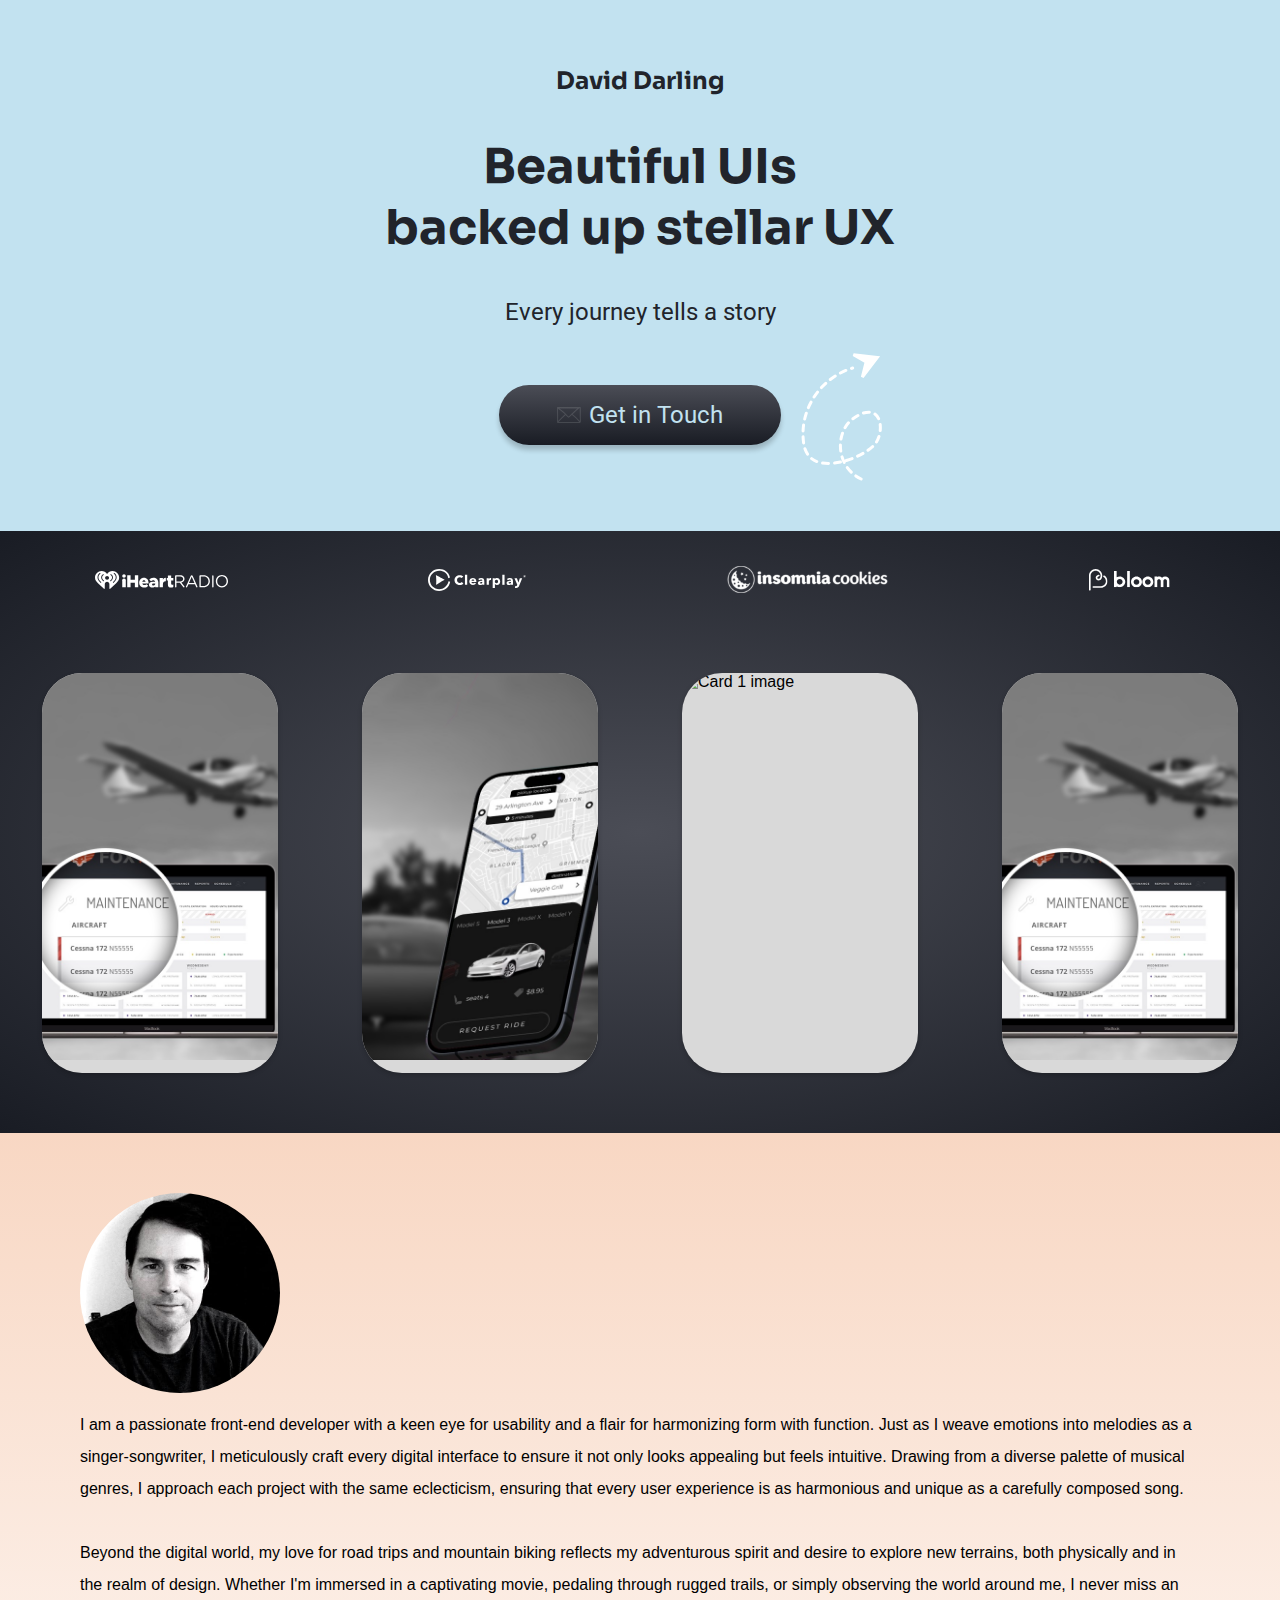
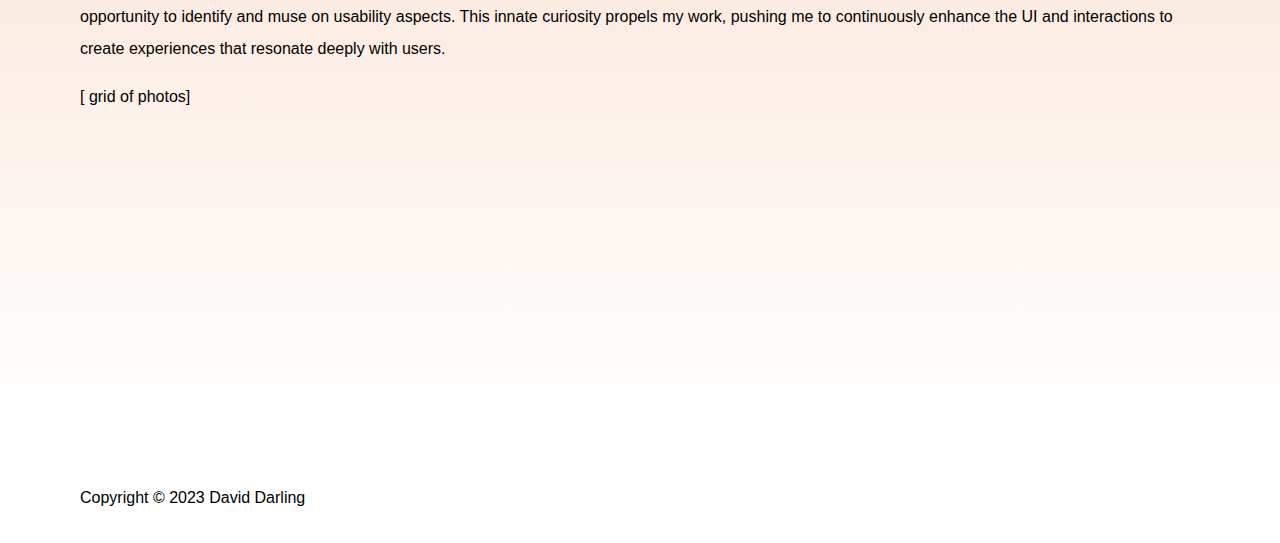
==== index.html @ c6753d06 "cover image updates" ====
<!DOCTYPE html>
<html lang="en">

<head>
    <meta charset="UTF-8">
    <meta name="viewport" content="width=device-width, initial-scale=1.0">
    <title>David Darling UX Designer, Utah USA</title>
    <link rel="stylesheet" href="css/styles-main.css">
    <link rel="preconnect" href="https://fonts.googleapis.com">
    <link rel="preconnect" href="https://fonts.gstatic.com" crossorigin>
    <link href="https://fonts.googleapis.com/css2?family=Roboto:wght@100&family=Sora:wght@700&display=swap"
        rel="stylesheet">
</head>

<body>
    <header>
        <h1>David Darling</h1>
        <h2>Beautiful UIs <br /> backed up stellar UX</h2>
        <h3>Every journey tells a story</h3>
        <div class="button-container"> <a class="btn-main"
                href="mailto:daviddarling1@gmail.com?subject=Let's Talk About UX"><img src="images/icon-envelope.svg">
                Get in Touch</a> <svg xmlns="http://www.w3.org/2000/svg" width="81" height="131" viewBox="0 0 81 131"
                fill="none">
                <path
                    d="M60.1179 129C34.1179 116.5 34.1269 82 51.6268 69C81.8253 46.5667 85.7935 85.3333 71.1268 97C57.6268 109.667 7.41794 128.6 2.61794 93C-2.18206 57.4 21.6268 27 51.6268 18"
                    stroke="white" stroke-width="3" stroke-linecap="round" stroke-dasharray="6 6" />
                <path d="M76.3357 7.40659L52.4575 4.74517L65.1179 12L61.3368 27.1875L76.3357 7.40659Z" fill="white"
                    stroke="white" stroke-width="3" stroke-linecap="round" />
            </svg> </div>
    </header>
    <section class="content-main">
        <section class="logos">
            <div class="logo"><img src="images/logo-iheartradio.svg"></div>
            <div class="logo"><img src="images/logo-clearplay.svg"></div>
            <div class="logo"><img src="images/logo-insomnia-cookies.svg"></div>
            <div class="logo"><img src="images/logo-bloom.svg"></div>
            <div class="logo"><img src="images/logo-foxtrot.svg"></div>
            <div class="logo"><img src="images/logo-carestar.svg"></div>
            <div class="logo"><img src="images/logo-citrussms.svg"></div>
        </section>
        <section class="cards">

            <!-- card 1 -->
            <div class="card" data-title="Foxtrot Flight School SaaS (2015 & 2021)" data-description="">
                <img src="images/cover-foxtrot.jpg" alt="Card 1 image">
                <div class="case-study-content" style="display:none">
                    <div>
                    <div>
                    <div>
                    <h1>Problem</h1>
                    <div>Flight schools were to contending with clunky desktop based software and updates. As well as unintuitive online solutions which consumed excess time and energy.</div>
                    <div>
                    <h2>My Role</h2>
                    <div class="center">UI Designer<em> (UX and inline editing feature added post employ)</em></div>
                    <div class="center">&nbsp;</div>

                    <h3>Strategy</h3>
                    <div class="center">
                    <p>The Foxtrot product is designed to be a more intuitive solution for flight schools.</p>
                    <p>&nbsp;</p>
                    </div>
                    <div>&nbsp;</div>
                    </div>
                    </div>
                    </div>
                    </div>
                    <div><img src="https://uploads-ssl.webflow.com/6128237e7386b36f6bdfa23f/6128e01ef310b3002d6c7670_intro-foxtrot.jpg" sizes="(max-width: 479px) 94vw, (max-width: 767px) 96vw, (max-width: 991px) 94vw, 99vw" srcset="https://uploads-ssl.webflow.com/6128237e7386b36f6bdfa23f/6128e01ef310b3002d6c7670_intro-foxtrot-p-1080.jpeg 1080w, https://uploads-ssl.webflow.com/6128237e7386b36f6bdfa23f/6128e01ef310b3002d6c7670_intro-foxtrot.jpg 1468w" alt="" /></div>
                    <div>
                    <div>
                    <div>
                    <div>&nbsp;</div>
                    <div><strong>Maintenance section<br />&zwj;</strong>"Expired"&nbsp;Aircraft maintenance has warning stripes in addition to the text as well as status colors and elements to the left side of each aircraft maintenance<br /><strong><br />Schedule section<br />&zwj;</strong>Aircraft type are identified by multiple visual indicators, color and icon which allow users to easily identify them</div>
                    <div>&nbsp;</div>
                    <div>A legend is included above the schedule for new or intermediate users, allowing them to easily identify which aircraft are calendared.</div>
                    <div>&nbsp;</div>
                    </div>
                    </div>
                    </div>
                    <div><img src="https://uploads-ssl.webflow.com/6128237e7386b36f6bdfa23f/6128e406fb5fae392925a9b4_edit-foxtrot.jpg" sizes="(max-width: 479px) 94vw, (max-width: 767px) 96vw, (max-width: 991px) 94vw, 99vw" srcset="https://uploads-ssl.webflow.com/6128237e7386b36f6bdfa23f/6128e406fb5fae392925a9b4_edit-foxtrot-p-800.jpeg 800w, https://uploads-ssl.webflow.com/6128237e7386b36f6bdfa23f/6128e406fb5fae392925a9b4_edit-foxtrot-p-1080.jpeg 1080w, https://uploads-ssl.webflow.com/6128237e7386b36f6bdfa23f/6128e406fb5fae392925a9b4_edit-foxtrot.jpg 1468w" alt="" width="920" />
                    <h1>Usability Testing</h1>
                    <p><strong>Recorded Video Session 1<br /></strong><em>The user was unable to determine which aircraft needed attention.</em></p>
                    <strong>Iteration</strong>
                    <p>In this version the contrast of the "Days / Hours Until Expiration" background was increased and the color changed to red. Giving the two visual indicators more visual weight.</p>
                    <p><strong>Recorded Video Session&nbsp;2<br /></strong>A&nbsp;user was given tasks and asked to edit the first flight on Monday.<br />The user was able to quickly go through the process flow and complete the task successfully, validating the new task flow.</p>
                    <p>Ideally additional tests should be performed to validate the solution and find any usability issues.</p>
                    <img src="https://uploads-ssl.webflow.com/6128237e7386b36f6bdfa23f/6128ebabcb914a95e0d49185_edit-flow-foxtrot.gif" alt="" />
                    <h1>Results</h1>
                    <p>The SaaS was successful and landed a large national organization from a competing product.</p>
                    </div>
                    </div>
            </div>


            <!-- card 2 -->
            <div class="card" data-title="Tesla Robotaxi App (2019)" data-description=""> <img
                    src="images/cover-tesla.jpg" alt="UX Tesla Robotaxi">
                <div class="case-study-content" style="display:none;">
                    <div class="section">
                        <div class="subheading"><span class="highlight">(unsolicited aspirational project)</span></div>
                        <h1>Project Overview</h1>
                        <p>Users need a low cost and reliable way to travel without having to worry about their safety
                            due to having an unfriendly or bad driver</p>
                        <h2>My Role</h2>
                        <div class="center">Product Design, Research, Strategy, Wireframing, Prototyping.</div><img
                            src="images/6128d6963dfdd441d32bef30_intro.jpg" alt="" class="detail-header-image" />
                    </div>
                    <div class="section">
                        <div class="container">
                            <div class="w-layout-grid project-description-grid">
                                <div class="paragraph-light">I
                                    drew on several sources for my initial research. Online articles and videos.
                                    Rideshare has been around for years, but autonomous rideshare is very new. Waymo is
                                    the only operating autonomous rideshare system at this time. <br /><br />I viewed
                                    videos of people using waymo as well as referencing written articles. The Waymo
                                    videos and articles were well curated, so I decided to look at peoples first
                                    responses to riding / driving in a Tesla with autopilot engaged.Uber and Lyft are
                                    the main competitors, their user experiences and app UIs follow close to the same
                                    pattern.  <br /><br />To help delight and engage the user and be comforting, as well
                                    as follow Tesla’s current fun UI elements.  Which include several modes, such as
                                    Mars mode.</div>

                                <h3>User and App Flow</h3>
                                <p>The high level user and app flow are combined in this flow chart. I discovered that
                                    unlike a rideshare
                                    service with a driver, there would need to be a function if there were an emergency
                                    with the passenger
                                    or they remained in the vehicle after the drop off. The solution is illustrated in
                                    the flow chart below,
                                    allowing a customer service rep to assist if there&#x27;s an issue with the rider.
                                </p>
                                <figure><a
                                        href="https://uploads-ssl.webflow.com/5a51b60f30cd7400011b014f/5ec6ace56a8504589f40dbaf_flow.png"
                                        target="_blank" class="border-light">
                                        <div><img
                                                src="https://uploads-ssl.webflow.com/5a51b60f30cd7400011b014f/5ec6ace56a8504589f40dbaf_flow.png"
                                                alt="Screen Flow" /></div>
                                    </a></figure>
                                <h1 class="position-name-text">Research</h1>
                                <div>Video and Articles</div>
                                <div>Jun 2019 — Jul 2019<br /></div>
                            </div>
                        </div>
                    </div>
                    <div class="section"><img src="images/6128c763f241c207b89d068a_tesla-wireframes1.jpg" alt=""
                            class="detail-image" />
                        <h1>Testing</h1>
                        <p><strong>Testing Session 1</strong><br />In-Person<br />Conducted a brief in-person usability
                            test of the vehicle selection process with a high fidelity prototype and discovered the
                            following. <br /> User was unsure what the time near the pickup location indicated.
                            Iconograpy or text my need to be updated to clarify for user.<br /><br />&zwj;<strong>
                                Testing Session 2<br /></strong>Remote Video<br /><br />User was impressed with
                            mentioning that it was "a really nice car"&nbsp;which validated the photo of the car and
                            visual elements.<br />&zwj;<strong>&zwj;</strong>&zwj;<strong><br />1) Identify pickup
                                location </strong>The user seemed a little unsure and took some time to identify and
                            verbalize destination location<br />&zwj;<strong>2) Change drop-off location </strong>User
                            thought destination would be changed by dragging and dropping, but was designed to be a tap
                            to change.<br />&zwj;<strong>3) Identify meaning of time under pickup location </strong>User
                            was able to identify correctly that it was the time to pick up<br /><br /> <br />Remote
                            Video<br />&zwj;<br /><strong>Task</strong><br />1) Identify pickup and drop-off
                            locations<br /><em>User seemed confident in identifying both pickup and drop-off locations,
                                and did so in significantly less time</em></p>

                        <p>‍</p>
                        <strong>Testing Session 3</strong><br />
                        Remote via recorded video
                        <p>Female 32 Single</p>
                        <h4>Tasks</h4>
                        <p><strong>1) Identify pickup location</strong></p>
                        <p>The user seemed a little unsure and took some time to identify</p>
                        <p>Time to identify and verbalize destination location 6.74</p>
                        <p>‍</p>
                        <p><strong>2) Change drop-off location</strong></p>
                        <p>User thought destination would be changed by dragging and dropping, but was designed to be a
                            click to
                            change.</p>
                        <p>‍</p>
                        <p><strong>3) Identify meaning of time under pickup location</strong></p>
                        <p>User was able to identify correctly that it was the time to pick up</p>
                        <p>‍</p>
                        <h2>Iteration</h2>
                        <p>1) Added labels to identify pickup and drop-off locations, this made it clear and also
                            clarified that the
                            time below pickup was the ETA for pickup.</p>
                        <p>2) Added large touch target to cover both the arrow button as well as the destination icon.
                        </p>
                        <p>3) Added screen to select new location</p>
                        <p>‍</p>
                        <p>‍</p>



                        <strong>Testing Session 4</strong>
                        <br. />
                        Male 47 Married

                        ‍

                        <strong>Task</strong>

                        <p>1) Identify pickup and drop-off locations
                            User seemed confident in identifying both pickup and drop-off locations
                        </p>
                        pickup location identify time: 1.89 Seconds<br />
                        destination location identify time: 1.72 Seconds


                        <strong>Testing Session 4</strong>
                        Male 47 Married

                        ‍

                        Task

                        [same]

                        Results
                        74% Improvement
                        Pickup location identification





                        <h1>Iteration</h1>
                        <ul class="text-line">
                            <li>Added labels to identify pickup and drop-off locations, this made it clear and also
                                clarified that the time below pickup was the ETA for pickup.</li>
                            <li>Added large touch target to cover both the arrow button as well as the destination icon.
                            </li>
                            <li>Added screen to select new location</li>
                            <li>Added touch target to include destination selection circle, which
                                allowed user to select either the dialogue window / arrow or the drop circle to select a
                                new
                                location.</li>



                            ‍
                    </div><img src="images/6128c10d969db07ba6edb33d_revisions1.jpg" alt="" class="detail-image" />
                    <h1>Persona</h1>
                    <p><strong>Emily<br />Age </strong>23<br /><strong>Status</strong>
                        Single<br />‍<strong>Workplace </strong>Local Design
                        Agency<br />‍<strong>Likes </strong>Country Music<br />‍<strong>Dislikes </strong>Waiting in
                        lines<br /><br />‍<strong>Pain Point 1 </strong>Issues with reliability of personal
                        car<br />‍<strong>Pain Point 2 </strong>Bad experiences with rideshare drivers<br />‍</p>
                    <img src="images/6128d29347a6e110d1949917_persona.jpg" alt="" class="detail-image" />
                    <h1>User Journey</h1>
                    <p>‍<strong>‍</strong>1) Emily wakes up at 7am ready for the day<br />2) She goes to start her
                        car, but it will not start and she has a morning meeting<br />3) She thinks about getting a
                        rideshare but is hesitant because of experiences with bad and unfriendly drivers in the
                        past<br />4) She has heard about the new autonomous rideshare service from Tesla and decides
                        to give it a try<br />5) She downloads and opens the app and selects her
                        destination<br />6) Car arrives right on time and she is pleased with her choice<br />7) She
                        completes the trip and has a pleasant interaction with the app and was happy with her
                        interaction<br /><br />‍</p>

                    <h3>Wireframes</h3>
                    <p>Mid-fi wireframes are my exploration of vehicle selection. The goals were to make the
                        interactions
                        delightful and usable at the same time. The initial vehicle selection screen used a carousel UI.
                        I
                        decided to go with a list and a visual element because all selections could be viewed at once.
                         Saving
                        the user time and effort.</p>

                        <div class="image-featured">
                            <img src="https://uploads-ssl.webflow.com/5a51b60f30cd7400011b014f/5ec6bec8d57824200625d482_mocks-overview.jpg" alt="" />
                        <div>Select wireframes of home screen and evolution of vehicle selection screen.</div></div>

                    <p>I was initially going to use a carousel UI for the vehicle selection, but this would not allow
                        the user
                        to view all of the options at one glance. I iterated to a carousel display for the vehicle image
                        display, but also included a text navigation to allow the user to view all options at once, and
                        easily
                        navigate between the cars. The carousel also allows for navigation, providing two ways for the
                        users to
                        make their selection.</p>
                    <h3>Prototypes</h3>
                    <p>My main focus of this project was the vehicle selection screen, the initial prototype <a
                            href="https://projects.invisionapp.com/prototype/tesla-robotaxi2020-cjykr5zxu00g2gq01z1a8qrg3/play/13f83569"
                            target="_blank">can be found here.</a></p>
                    <p>‍</p>
                    <div class="image-featured">
                      <img src="https://uploads-ssl.webflow.com/5a51b60f30cd7400011b014f/5ec6b88f7f42aa0ed4a0141c_prototype-overview.jpg"
                                alt="Prototype Flow" />
                        <div>Vehicle Selection Prototype 1.0</div>
                        </div>

                    <h1>Vehicle Selection Flow</h1>
                    <div class="image-featured">

                        <p class="paragraph-2">With this UI the users are not only provided with a
                            seamless experience but also an intuitive one. They are able to easily select their
                            preferred Robotaxi vehicle without any hassles. But what truly elevates this user
                            experience is the motion design element I integrated. This isn&#x27;t just for
                            aesthetic appeal; it adds a touch of magic to the user journey. More importantly,
                            this dynamic motion design informs the user about the specific type and appearance
                            of the Tesla Robotaxi they are choosing. My aim was to merge functionality with
                            delight, ensuring users are both informed and engaged throughout the vehicle selection
                            process.<br /></p>
                        <img src="images/6128cc64c522b99acff74176_anim-tesla-robotaxi.gif" loading="lazy" width="392" alt="" />
       
                    </div>



                    <h1>Results</h1>
                    <p><strong>74% Improvement<br />‍</strong>Pickup location
                        identification<br /><br /><strong>Location Selection<br /></strong>Drag and drop destination
                        selection informed interaction method, was validated by two user
                        tests<br /><br /><strong>Summary<br /></strong>Through research, testing and iteration the
                        app flow and interactions were improved and provided a good experience overall in the
                        vehicle and location selection portions of the task flow.<br /></p>
                </div>
            </div>
            </div>

            <!-- card 3 -->
            <div class="card" data-title="Case Study 1" data-description="Description for case study 1"> <img
                    src="path_to_image1.jpg" alt="Card 1 image">
                <div class="case-study-content" style="display:none;">
                    <h2>Challenge</h2>
                    <p>Details about the challenge faced in this project.</p>
                    <h2>Solution</h2>
                    <p>Details about the solution implemented.</p>
                    <h2>Result</h2>
                    <p>Details about the results of the solution.</p><img src="path_to_result_image.jpg"
                        alt="Result image">
                </div>
            </div>
<!-- card 4 -->
            <div class="card" data-title="Foxtrot Flight School SaaS (2015 & 2021)" data-description="">
                <img src="images/cover-foxtrot.jpg" alt="Card 1 image">
                <div class="case-study-content" style="display:none">
                    <div>
                    <div>
                    <div>
                    <h1>Problem</h1>
                    <div>Flight schools were to contending with clunky desktop based software and updates. As well as unintuitive online solutions which consumed excess time and energy.</div>
                    <div>
                    <h2>My Role</h2>
                    <div class="center">UI Designer<em> (UX and inline editing feature added post employ)</em></div>
                    <div class="center">&nbsp;</div>

                    <h3>Strategy</h3>
                    <div class="center">
                    <p>The Foxtrot product is designed to be a more intuitive solution for flight schools.</p>
                    <p>&nbsp;</p>
                    </div>
                    <div>&nbsp;</div>
                    </div>
                    </div>
                    </div>
                    </div>
                    <div><img src="https://uploads-ssl.webflow.com/6128237e7386b36f6bdfa23f/6128e01ef310b3002d6c7670_intro-foxtrot.jpg" sizes="(max-width: 479px) 94vw, (max-width: 767px) 96vw, (max-width: 991px) 94vw, 99vw" srcset="https://uploads-ssl.webflow.com/6128237e7386b36f6bdfa23f/6128e01ef310b3002d6c7670_intro-foxtrot-p-1080.jpeg 1080w, https://uploads-ssl.webflow.com/6128237e7386b36f6bdfa23f/6128e01ef310b3002d6c7670_intro-foxtrot.jpg 1468w" alt="" /></div>
                    <div>
                    <div>
                    <div>
                    <div>&nbsp;</div>
                    <div><strong>Maintenance section<br />&zwj;</strong>"Expired"&nbsp;Aircraft maintenance has warning stripes in addition to the text as well as status colors and elements to the left side of each aircraft maintenance<br /><strong><br />Schedule section<br />&zwj;</strong>Aircraft type are identified by multiple visual indicators, color and icon which allow users to easily identify them</div>
                    <div>&nbsp;</div>
                    <div>A legend is included above the schedule for new or intermediate users, allowing them to easily identify which aircraft are calendared.</div>
                    <div>&nbsp;</div>
                    </div>
                    </div>
                    </div>
                    <div><img src="https://uploads-ssl.webflow.com/6128237e7386b36f6bdfa23f/6128e406fb5fae392925a9b4_edit-foxtrot.jpg" sizes="(max-width: 479px) 94vw, (max-width: 767px) 96vw, (max-width: 991px) 94vw, 99vw" srcset="https://uploads-ssl.webflow.com/6128237e7386b36f6bdfa23f/6128e406fb5fae392925a9b4_edit-foxtrot-p-800.jpeg 800w, https://uploads-ssl.webflow.com/6128237e7386b36f6bdfa23f/6128e406fb5fae392925a9b4_edit-foxtrot-p-1080.jpeg 1080w, https://uploads-ssl.webflow.com/6128237e7386b36f6bdfa23f/6128e406fb5fae392925a9b4_edit-foxtrot.jpg 1468w" alt="" width="920" />
                    <h1>Usability Testing</h1>
                    <p><strong>Recorded Video Session 1<br /></strong><em>The user was unable to determine which aircraft needed attention.</em></p>
                    <strong>Iteration</strong>
                    <p>In this version the contrast of the "Days / Hours Until Expiration" background was increased and the color changed to red. Giving the two visual indicators more visual weight.</p>
                    <p><strong>Recorded Video Session&nbsp;2<br /></strong>A&nbsp;user was given tasks and asked to edit the first flight on Monday.<br />The user was able to quickly go through the process flow and complete the task successfully, validating the new task flow.</p>
                    <p>Ideally additional tests should be performed to validate the solution and find any usability issues.</p>
                    <img src="https://uploads-ssl.webflow.com/6128237e7386b36f6bdfa23f/6128ebabcb914a95e0d49185_edit-flow-foxtrot.gif" alt="" />
                    <h1>Results</h1>
                    <p>The SaaS was successful and landed a large national organization from a competing product.</p>
                    </div>
                    </div>
            </div>


        </section>
    </section>
    <section class="about">
        <div class="profile-pic"> <img src="images/profile-pic.jpg"> </div>
        <p>I am a passionate front-end developer with a keen eye for usability and a flair for harmonizing form with
            function. Just as I weave emotions into melodies as a singer-songwriter, I meticulously craft every digital
            interface to ensure it not only looks appealing but feels intuitive. Drawing from a diverse palette of
            musical genres, I approach each project with the same eclecticism, ensuring that every user experience is as
            harmonious and unique as a carefully composed song.</p>
        <p>Beyond the digital world, my love for road trips and mountain biking reflects my adventurous spirit and
            desire to explore new terrains, both physically and in the realm of design. Whether I'm immersed in a
            captivating movie, pedaling through rugged trails, or simply observing the world around me, I never miss an
            opportunity to identify and muse on usability aspects. This innate curiosity propels my work, pushing me to
            continuously enhance the UI and interactions to create experiences that resonate deeply with users.</p>[
        grid of photos]
    </section>
    <footer>
        <p>Copyright &copy; 2023 David Darling</p>
    </footer>
    <script src="js/modal.js"></script>
</body>

</html>
---- css/styles-main.css ----
html {
    margin:0;
    padding:0;
}

body {
    font-family: Arial, sans-serif;
    margin:0;
    padding:0;
}

header {
    text-align: center;
    padding: 20px;
    background: #C2E2F0;
    color: #000;
    padding-top:50px;
    padding-bottom:50px;
}

h1 {
    color: #21242B;
font-family: Sora;
font-size: 24px;
font-style: normal;
font-weight: 700;
line-height: normal;
}

h2 {
    color: #21242B;
text-align: center;
font-family: Sora;
font-size: 48px;
font-style: normal;
font-weight: 700;
line-height: normal;
}

h3 {
    color: #21242B;
text-align: center;
font-family: Roboto;
font-size: 24px;
font-style: normal;
font-weight: 400;
line-height: normal;
}

.button-container {
    display: flex;
    align-items: center;
    justify-content: center;
    gap:20px;
    padding-left:100px;
}

.logos {
    overflow: hidden;
    white-space: nowrap;
}

.logo {
    display: inline-block;
    padding: 10px;
}

.btn-main {
    font-size: 24px;
    font-family: 'Roboto';
    font-weight:normal;
    max-width: 248px;
max-height: 60px;
flex-shrink: 0;
border-radius: 30px;
/* background: #21242B; */
background: linear-gradient(to bottom,  #4b4d56 0%,#191c24 100%);
color: #C2E2F0;
padding: 16px 58px 16px 58px;
text-decoration:none;
display:flex;
gap:8px;
align-items: center;
transition: all 0.3s;
box-shadow: 0 5px 5px rgba(0,0,0,0.2);
}


.btn-main:active {

background: linear-gradient(to bottom,  #191c24 0%,#4b4d56 100%); 
box-shadow: 0 5px 5px rgba(0,0,0,0.2);
}

.btn-main:hover {
    transform: scale(1.2); 
    box-shadow: 0 7px 15px rgba(0,0,0,0.4);
}


.btn-main img {
    filter: invert(100%);
    opacity:0.15;
    width:24px;
}

.content-main {
background: radial-gradient(ellipse at center,  #4b4d56 0%,#191c24 100%); 

}

.cards {
    display: flex;
    justify-content: space-around;
    flex-wrap: wrap;
    padding:30px 0px 50px 0px;
}

.card {
    border-radius:40px;
    overflow: hidden;
    cursor:pointer;
    height:400px;
    max-width:300px;
    width: calc(80% / 4 - 20px);
    margin: 10px;
    transition: transform 0.3s;
    background: #D9D9D9;
    box-shadow: 0 2px 5px rgba(0,0,0,0.2);
}

.card img {
    max-width: 100%;
    object-fit:cover;
}

.card:hover {
    transform: scale(1.05); 
    box-shadow: 0 4px 10px rgba(0,0,0,0.4); 
}


.about {
    display: flex;
    flex-direction:column;
    line-height:2em;
    background: linear-gradient(180deg, #F8D7C3 0%, rgba(248, 215, 195, 0.00) 100%);
    height:800px;
    padding:60px 80px 20px 80px;
}

.profile-pic {
border-radius:50%;
width:200px;
height:200px;
overflow:hidden;
}

.profile-pic img {
    width:200px;
    height:200px;
}

/* Mobile responsiveness */
@media (max-width: 1168px) {
    .cards {
        flex-direction: column;
        align-items: center;
        max-height: 400px;
    }

    .card {
        width: 80vw;
    }
}



/* logo marquee */
.logos {
    display: flex;
    gap: 10px;
    align-items: center;
    overflow: hidden;
    white-space: nowrap;
    width: 100%;
    position: relative;
}

.logo {
    display: inline-block;
    padding: 20px;
    margin-right: 75px;
    margin-left: 75px;
    width: 180px;

  /*  animation: marquee 2.5s linear infinite; */

}

@keyframes marquee {
    0% {
        transform: translateX(0%);
    }
    100% {
        transform: translateX(-100%);
    }
}


/* modals */
/* Modal base styling */
.modal {
    position: fixed;
    top: 0;
    left: 0;
    width: 100%;
    height: 100%;
    background: rgba(0, 0, 0, 0.7); /* semi-transparent background */
    display: none; /* by default the modal is hidden */
    justify-content: center;
    align-items: center;
    z-index: 1000;
    opacity: 0;
    transition: opacity 0.3s ease;
}

.modal-content {
    width: 80%;
    width: 85vw;
    height: 90vh;
    border-radius:40px;
    background: #fff;
    padding: 20px;
    box-shadow: 0 4px 10px rgba(0, 0, 0, 0.2);
    position: relative;
    padding:0px 40px 0px 40px;
}


.close-button {
    position: absolute;
    top: 20px;
    right: 20px;
    background: none;
    border: none;
    font-size: 24px;
    cursor: pointer;
}

.case-study-content {
    height:75%;
    overflow-y: scroll;
    display:flex;
    align-items: center;
    justify-content: center;
    line-height:1.5em;
}

.case-study-content h1 {
margin-bottom:25px;
margin-top:45px;
border-bottom:5px solid #a3a3a3;
width:95%;
}

.case-study-content h2 {
    margin-bottom:5px;
    }

.border-light {
    border:2px solid #ddd;
}

.w-row {
    display:flex;
    gap:18px;
    line-height:2.5em;
}
    

.case-study-content img {
    display:block;
    align-self: center;
max-width:100%;
}


footer {
    padding:60px 80px 20px 80px;
}

.text-line {
    line-height:2.5em;
}

.no-scroll {
    overflow: hidden;
}

.subheading {
    display:flex;
    justify-content: center; 
}

.highlight {
    border-radius:3px;
background: linear-gradient(45deg,  rgba(241,218,54,0.7) 0%,rgba(254,252,234,0) 100%); 
padding:5px;
}

.center {
    display:flex;
    justify-content: center;
    padding-bottom:20px;
}

.paragraph-light {
    padding:15px 0px 15px 0px;
}
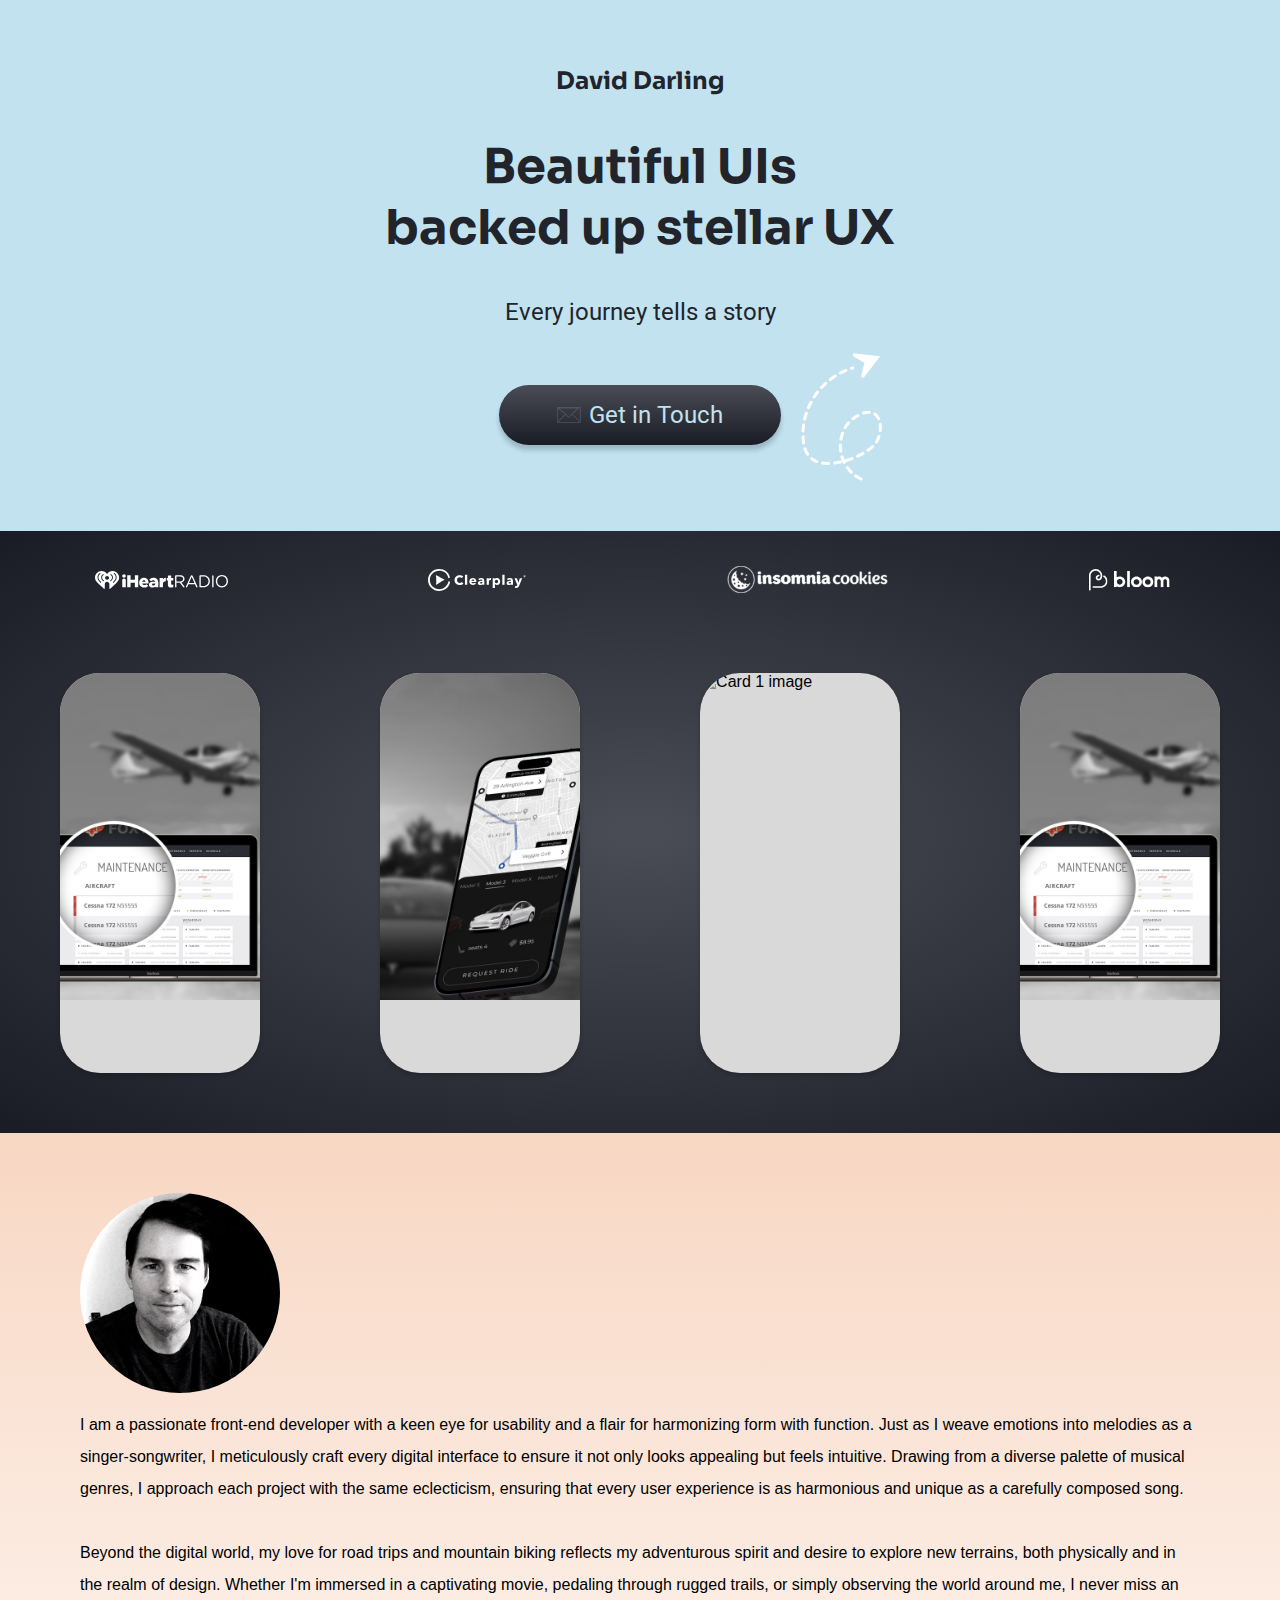
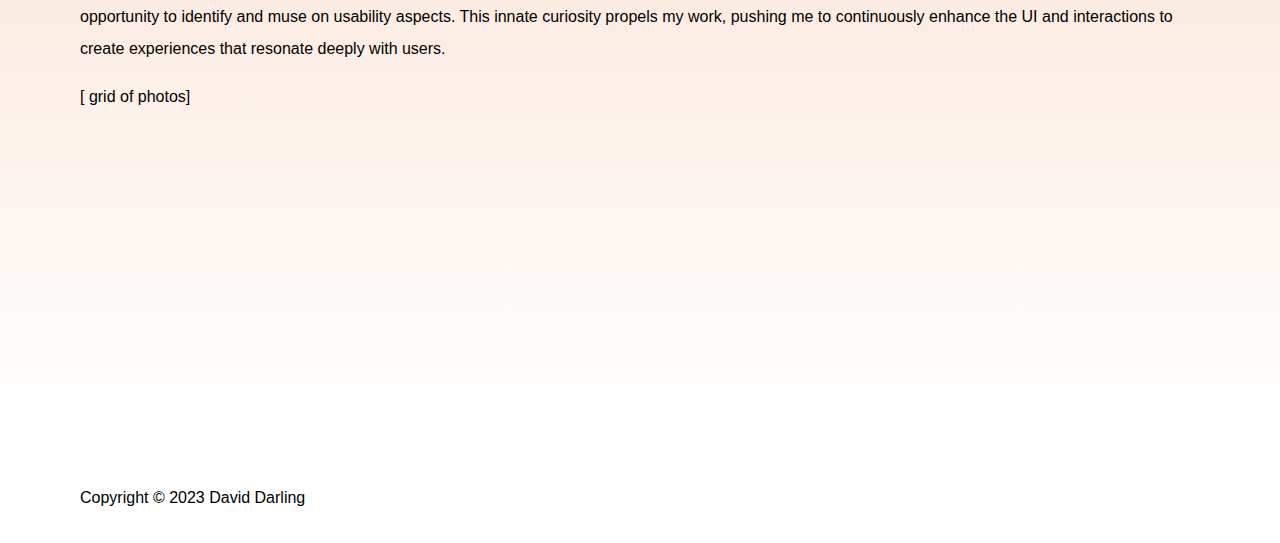
==== commit 6b270e7a: "overflow fix" ====
--- a/index.html
+++ b/index.html
@@ -281,7 +281,7 @@
                             target="_blank">can be found here.</a></p>
                     <p>‍</p>
                     <div class="image-featured">
-                      <img src="https://uploads-ssl.webflow.com/5a51b60f30cd7400011b014f/5ec6b88f7f42aa0ed4a0141c_prototype-overview.jpg"
+                      <img src="images/prototype-overview.jpg"
                                 alt="Prototype Flow" />
                         <div>Vehicle Selection Prototype 1.0</div>
                         </div>
@@ -378,6 +378,8 @@
                     </div>
             </div>
 
+
+            
 
         </section>
     </section>
--- a/css/styles-main.css
+++ b/css/styles-main.css
@@ -115,6 +115,7 @@
     justify-content: space-around;
     flex-wrap: wrap;
     padding:30px 0px 50px 0px;
+    overflow-x:scroll;
 }
 
 .card {
@@ -123,7 +124,7 @@
     cursor:pointer;
     height:400px;
     max-width:300px;
-    width: calc(80% / 4 - 20px);
+    width: calc(80% / 5 - 5px);
     margin: 10px;
     transition: transform 0.3s;
     background: #D9D9D9;
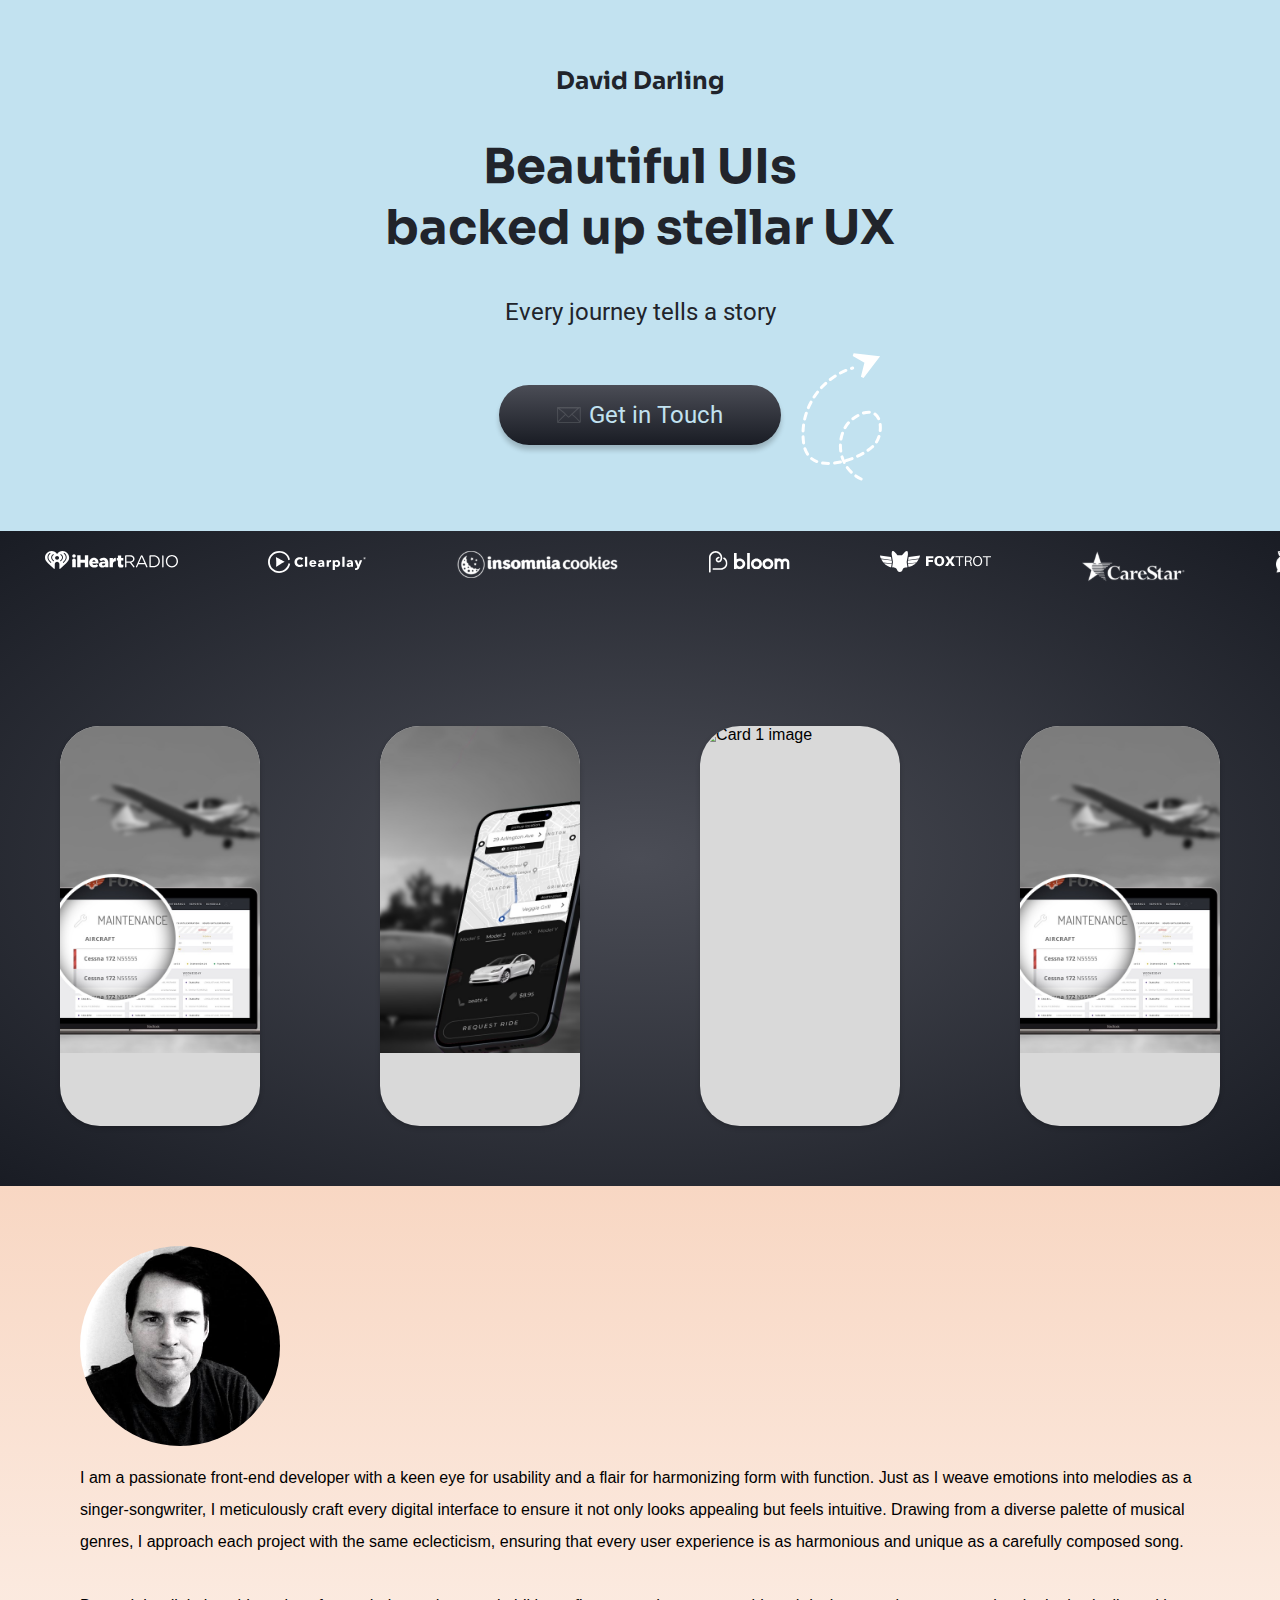
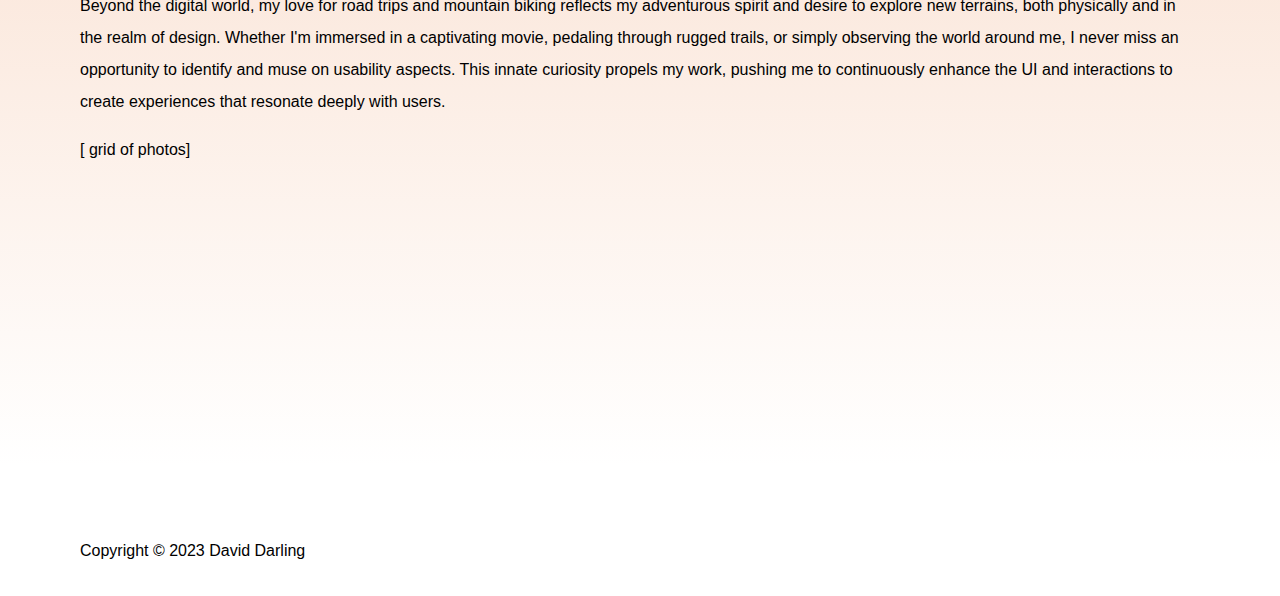
==== commit 6d5f0b6b: "updates" ====
--- a/index.html
+++ b/index.html
@@ -20,7 +20,7 @@
         <div class="button-container"> <a class="btn-main"
                 href="mailto:daviddarling1@gmail.com?subject=Let's Talk About UX"><img src="images/icon-envelope.svg">
                 Get in Touch</a> <svg xmlns="http://www.w3.org/2000/svg" width="81" height="131" viewBox="0 0 81 131"
-                fill="none">
+                fill="none" class="mobile-hidden">
                 <path
                     d="M60.1179 129C34.1179 116.5 34.1269 82 51.6268 69C81.8253 46.5667 85.7935 85.3333 71.1268 97C57.6268 109.667 7.41794 128.6 2.61794 93C-2.18206 57.4 21.6268 27 51.6268 18"
                     stroke="white" stroke-width="3" stroke-linecap="round" stroke-dasharray="6 6" />
@@ -305,7 +305,7 @@
 
 
                     <h1>Results</h1>
-                    <p><strong>74% Improvement<br />‍</strong>Pickup location
+                    <p><strong>74% Improvement<br /></strong>Pickup location
                         identification<br /><br /><strong>Location Selection<br /></strong>Drag and drop destination
                         selection informed interaction method, was validated by two user
                         tests<br /><br /><strong>Summary<br /></strong>Through research, testing and iteration the
@@ -315,7 +315,7 @@
             </div>
             </div>
 
-            <!-- card 3 -->
+          <!-- card 3 -->
             <div class="card" data-title="Case Study 1" data-description="Description for case study 1"> <img
                     src="path_to_image1.jpg" alt="Card 1 image">
                 <div class="case-study-content" style="display:none;">
--- a/css/styles-main.css
+++ b/css/styles-main.css
@@ -107,14 +107,14 @@
 
 .content-main {
 background: radial-gradient(ellipse at center,  #4b4d56 0%,#191c24 100%); 
-
+overflow-x:hidden;
 }
 
 .cards {
     display: flex;
     justify-content: space-around;
     flex-wrap: wrap;
-    padding:30px 0px 50px 0px;
+    padding:5px 0px 50px 0px;
     overflow-x:scroll;
 }
 
@@ -168,35 +168,45 @@
     .cards {
         flex-direction: column;
         align-items: center;
-        max-height: 400px;
+        max-height: 250px;
     }
 
     .card {
-        width: 80vw;
-    }
-}
-
+        width: 40vw;
+    }
+}
+
+
+@media (max-width: 768px) {
+.mobile-hidden {
+    display:none;
+}
+
+.button-container {
+    gap:0px;
+    padding-left:0px;
+}
+
+
+}
 
 
 /* logo marquee */
 .logos {
-    display: flex;
-    gap: 10px;
-    align-items: center;
-    overflow: hidden;
-    white-space: nowrap;
     width: 100%;
     position: relative;
+    display:flex;
+    justify-content: space-between;
+    align-items: center;
 }
 
 .logo {
     display: inline-block;
     padding: 20px;
-    margin-right: 75px;
-    margin-left: 75px;
-    width: 180px;
-
-  /*  animation: marquee 2.5s linear infinite; */
+    margin-right: 25px;
+    margin-left: 25px;
+    height: 140px;
+/* animation: marquee 2.5s linear infinite; */
 
 }
 
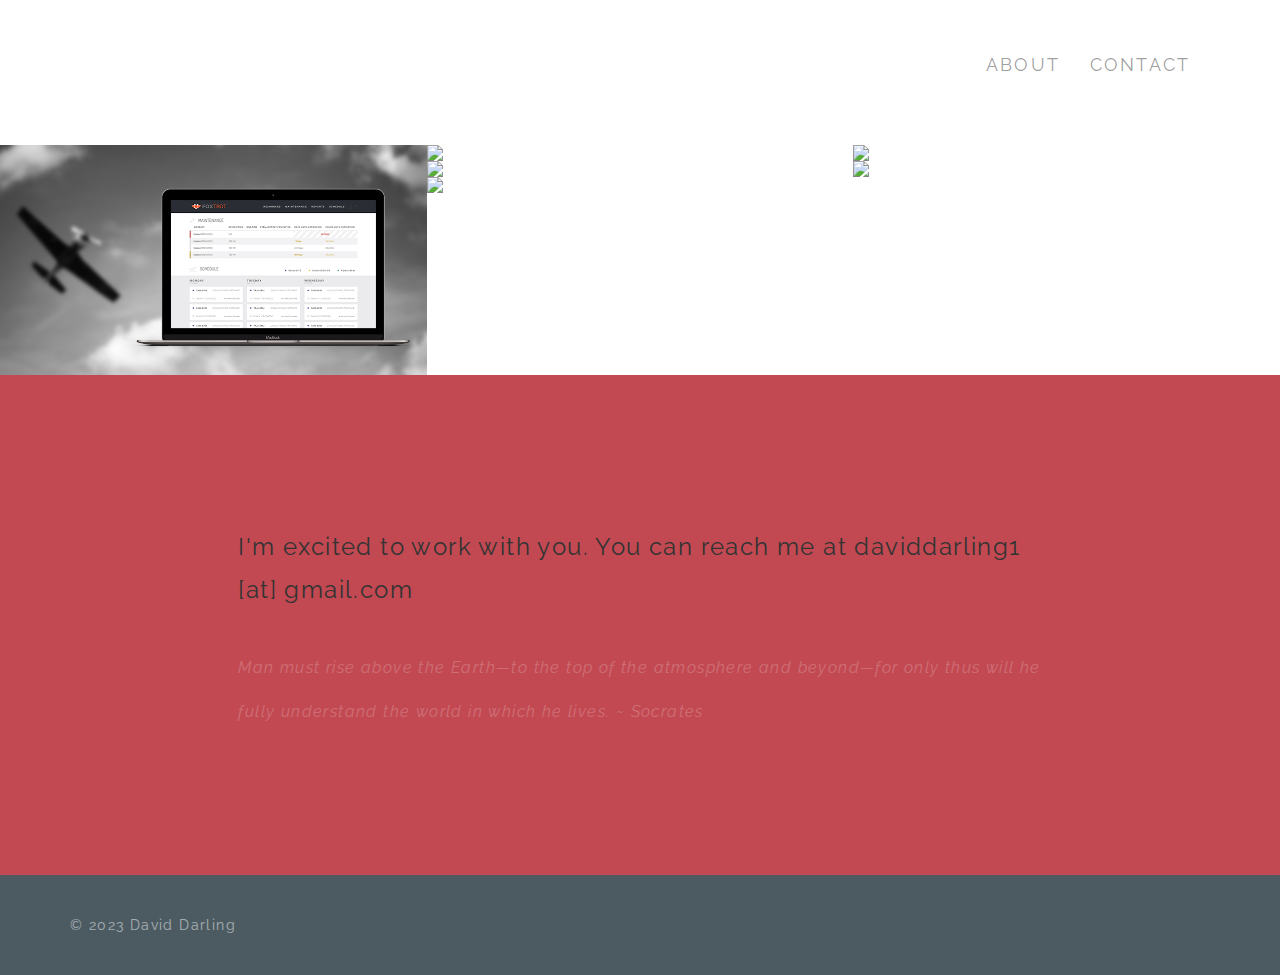
==== commit 4c813118: "update" ====
--- a/index.html
+++ b/index.html
@@ -1,406 +1,212 @@
 <!DOCTYPE html>
 <html lang="en">
-
-<head>
-    <meta charset="UTF-8">
-    <meta name="viewport" content="width=device-width, initial-scale=1.0">
-    <title>David Darling UX Designer, Utah USA</title>
-    <link rel="stylesheet" href="css/styles-main.css">
-    <link rel="preconnect" href="https://fonts.googleapis.com">
-    <link rel="preconnect" href="https://fonts.gstatic.com" crossorigin>
-    <link href="https://fonts.googleapis.com/css2?family=Roboto:wght@100&family=Sora:wght@700&display=swap"
-        rel="stylesheet">
-</head>
-
-<body>
-    <header>
-        <h1>David Darling</h1>
-        <h2>Beautiful UIs <br /> backed up stellar UX</h2>
-        <h3>Every journey tells a story</h3>
-        <div class="button-container"> <a class="btn-main"
-                href="mailto:daviddarling1@gmail.com?subject=Let's Talk About UX"><img src="images/icon-envelope.svg">
-                Get in Touch</a> <svg xmlns="http://www.w3.org/2000/svg" width="81" height="131" viewBox="0 0 81 131"
-                fill="none" class="mobile-hidden">
-                <path
-                    d="M60.1179 129C34.1179 116.5 34.1269 82 51.6268 69C81.8253 46.5667 85.7935 85.3333 71.1268 97C57.6268 109.667 7.41794 128.6 2.61794 93C-2.18206 57.4 21.6268 27 51.6268 18"
-                    stroke="white" stroke-width="3" stroke-linecap="round" stroke-dasharray="6 6" />
-                <path d="M76.3357 7.40659L52.4575 4.74517L65.1179 12L61.3368 27.1875L76.3357 7.40659Z" fill="white"
-                    stroke="white" stroke-width="3" stroke-linecap="round" />
-            </svg> </div>
-    </header>
-    <section class="content-main">
-        <section class="logos">
-            <div class="logo"><img src="images/logo-iheartradio.svg"></div>
-            <div class="logo"><img src="images/logo-clearplay.svg"></div>
-            <div class="logo"><img src="images/logo-insomnia-cookies.svg"></div>
-            <div class="logo"><img src="images/logo-bloom.svg"></div>
-            <div class="logo"><img src="images/logo-foxtrot.svg"></div>
-            <div class="logo"><img src="images/logo-carestar.svg"></div>
-            <div class="logo"><img src="images/logo-citrussms.svg"></div>
-        </section>
-        <section class="cards">
-
-            <!-- card 1 -->
-            <div class="card" data-title="Foxtrot Flight School SaaS (2015 & 2021)" data-description="">
-                <img src="images/cover-foxtrot.jpg" alt="Card 1 image">
-                <div class="case-study-content" style="display:none">
-                    <div>
-                    <div>
-                    <div>
-                    <h1>Problem</h1>
-                    <div>Flight schools were to contending with clunky desktop based software and updates. As well as unintuitive online solutions which consumed excess time and energy.</div>
-                    <div>
-                    <h2>My Role</h2>
-                    <div class="center">UI Designer<em> (UX and inline editing feature added post employ)</em></div>
-                    <div class="center">&nbsp;</div>
-
-                    <h3>Strategy</h3>
-                    <div class="center">
-                    <p>The Foxtrot product is designed to be a more intuitive solution for flight schools.</p>
-                    <p>&nbsp;</p>
-                    </div>
-                    <div>&nbsp;</div>
-                    </div>
-                    </div>
-                    </div>
-                    </div>
-                    <div><img src="https://uploads-ssl.webflow.com/6128237e7386b36f6bdfa23f/6128e01ef310b3002d6c7670_intro-foxtrot.jpg" sizes="(max-width: 479px) 94vw, (max-width: 767px) 96vw, (max-width: 991px) 94vw, 99vw" srcset="https://uploads-ssl.webflow.com/6128237e7386b36f6bdfa23f/6128e01ef310b3002d6c7670_intro-foxtrot-p-1080.jpeg 1080w, https://uploads-ssl.webflow.com/6128237e7386b36f6bdfa23f/6128e01ef310b3002d6c7670_intro-foxtrot.jpg 1468w" alt="" /></div>
-                    <div>
-                    <div>
-                    <div>
-                    <div>&nbsp;</div>
-                    <div><strong>Maintenance section<br />&zwj;</strong>"Expired"&nbsp;Aircraft maintenance has warning stripes in addition to the text as well as status colors and elements to the left side of each aircraft maintenance<br /><strong><br />Schedule section<br />&zwj;</strong>Aircraft type are identified by multiple visual indicators, color and icon which allow users to easily identify them</div>
-                    <div>&nbsp;</div>
-                    <div>A legend is included above the schedule for new or intermediate users, allowing them to easily identify which aircraft are calendared.</div>
-                    <div>&nbsp;</div>
-                    </div>
-                    </div>
-                    </div>
-                    <div><img src="https://uploads-ssl.webflow.com/6128237e7386b36f6bdfa23f/6128e406fb5fae392925a9b4_edit-foxtrot.jpg" sizes="(max-width: 479px) 94vw, (max-width: 767px) 96vw, (max-width: 991px) 94vw, 99vw" srcset="https://uploads-ssl.webflow.com/6128237e7386b36f6bdfa23f/6128e406fb5fae392925a9b4_edit-foxtrot-p-800.jpeg 800w, https://uploads-ssl.webflow.com/6128237e7386b36f6bdfa23f/6128e406fb5fae392925a9b4_edit-foxtrot-p-1080.jpeg 1080w, https://uploads-ssl.webflow.com/6128237e7386b36f6bdfa23f/6128e406fb5fae392925a9b4_edit-foxtrot.jpg 1468w" alt="" width="920" />
-                    <h1>Usability Testing</h1>
-                    <p><strong>Recorded Video Session 1<br /></strong><em>The user was unable to determine which aircraft needed attention.</em></p>
-                    <strong>Iteration</strong>
-                    <p>In this version the contrast of the "Days / Hours Until Expiration" background was increased and the color changed to red. Giving the two visual indicators more visual weight.</p>
-                    <p><strong>Recorded Video Session&nbsp;2<br /></strong>A&nbsp;user was given tasks and asked to edit the first flight on Monday.<br />The user was able to quickly go through the process flow and complete the task successfully, validating the new task flow.</p>
-                    <p>Ideally additional tests should be performed to validate the solution and find any usability issues.</p>
-                    <img src="https://uploads-ssl.webflow.com/6128237e7386b36f6bdfa23f/6128ebabcb914a95e0d49185_edit-flow-foxtrot.gif" alt="" />
-                    <h1>Results</h1>
-                    <p>The SaaS was successful and landed a large national organization from a competing product.</p>
-                    </div>
-                    </div>
+  <head>
+    <meta charset="utf-8">
+    <meta http-equiv="X-UA-Compatible" content="IE=edge">
+    <meta name="viewport" content="width=device-width, initial-scale=1">
+    <meta name="description" content="">
+    <meta name="author" content="">
+   <!-- <link rel="icon" href="favicon.ico"> -->
+    <title>Agile Aviator</title>
+    <link href="css/bootstrap.min.css" rel="stylesheet">
+    <link href="css/ie10-viewport-bug-workaround.css" rel="stylesheet">
+    <script src="js/ie-emulation-modes-warning.js"></script>
+    <!-- HTML5 shim and Respond.js for IE8 support of HTML5 elements and media queries -->
+    <!--[if lt IE 9]>
+      <script src="https://oss.maxcdn.com/html5shiv/3.7.3/html5shiv.min.js"></script>
+      <script src="https://oss.maxcdn.com/respond/1.4.2/respond.min.js"></script>
+    <![endif]-->
+      <link href="css/styles.css" rel="stylesheet">
+      <script>
+      $('body').scrollspy({ target: '#nav1' })
+      </script>
+      <!-- <link href="https://fonts.googleapis.com/css?family=Raleway|Ubuntu|Quicksand:400,700|Roboto+Condensed" rel="stylesheet"> --> 
+      <link href="https://fonts.googleapis.com/css?family=Raleway|Ubuntu" rel="stylesheet">
+  </head>
+
+  <body data-spy="scroll" data-target="#nav1">
+
+      
+      <nav class="navbar navbar-main navbar-default" data-spy="affix" data-offset-top="48" data-offset-bottom="400">
+        <div class="container-fluid">
+          <div class="navbar-header">
+            <button type="button" class="navbar-toggle collapsed" data-toggle="collapse" data-target="#navbar" aria-expanded="false" aria-controls="navbar">
+              <span class="sr-only">Toggle navigation</span>
+              <span class="icon-bar"></span>
+              <span class="icon-bar"></span>
+              <span class="icon-bar"></span>
+            </button>
+           <div class="col-md-6 col-sm-3 col-xs-3"> <a class="navbar-brand logo-main" href="#"> </a></div>
+          </div>
+          <div id="navbar" class="navbar-collapse collapse">
+            <ul class="nav navbar-nav navbar-right" id="nav1">
+<li><a href="#contact" class="page-scroll">about</a></li>
+<li><a href="#contact" class="page-scroll">contact</a></li>
+            </ul>
+          </div><!--/.nav-collapse -->
+        </div><!--/.container-fluid -->
+      </nav>
+
+
+      
+        <section id="work" class="bg-port">
+   <div class="container-fluid">        
+        <!--    <div class="filter">
+            <a href="#">UX / UI</a><a href="#">Mobile Apps</a>
+            </div> -->
+       
+         <div class="row no-gutter popup-gallery">     
+<div class="col-md-4 col-sm-6">
+<a class="thumbnail portfolio-item" href="#" data-image-id="" data-toggle="modal" data-title="Foxtrot UX / UI Design" data-caption="Design of the intuitive Foxtrot UI / UX dashboard" data-image="images/portfolio/full/1_color.jpg" data-target="#image-gallery"><img src="images/portfolio/thumbs/1.png" class="img-responsive">
+<div class="portfolio-caption">
+<div class="portfolio-caption-content">
+<div class="category">UI Design</div>
+<div class="description">UI design, Frontend Development</div>
+    </div>
+    </div>
+</a>
+</div> <!-- /portfolio item -->
+    
+             
+             
+   <div class="col-md-4 col-sm-6">
+<a class="thumbnail portfolio-item" href="#" data-image-id="" data-toggle="modal" data-title="UI / UX Design" data-caption="Mobile UX / UI Design" data-image="images/portfolio/full/2_plain.jpg" data-target="#image-gallery"><img src="images/portfolio/thumbs/2.png" class="img-responsive">
+<div class="portfolio-caption">
+<div class="portfolio-caption-content">
+<div class="category">UI Design</div>
+<div class="description">Mobile UI Design</div>
+    </div>
+    </div> 
+</a>
+             </div> <!-- /portfolio item -->
+             
+             
+<div class="col-md-4 col-sm-6">
+<a class="thumbnail portfolio-item" href="#" data-image-id="" data-toggle="modal" data-title="UX / UI Design" data-caption="Mobile UX Design" data-image="images/portfolio/full/3.jpg" data-target="#image-gallery"><img src="images/portfolio/thumbs/3.jpg" class="img-responsive">
+<div class="portfolio-caption">
+<div class="portfolio-caption-content">
+<div class="category">UI</div>
+<div class="description">Mobile UI Design</div>
+    </div>
+    </div>
+</a>
+</div> <!-- /portfolio item -->
+            
+             
+             
+ <div class="col-md-4 col-sm-6">
+<a class="thumbnail portfolio-item" href="#" data-image-id="" data-toggle="modal" data-title="Mobile Game Design" data-caption="Mobile Casual Game Design & Development" data-image="images/portfolio/full/4.jpg" data-target="#image-gallery"><img src="images/portfolio/thumbs/4.jpg" class="img-responsive">
+<div class="portfolio-caption">
+<div class="portfolio-caption-content">
+<div class="category">Game Design</div>
+<div class="description">game designed & developed...</div>
+    </div>
+    </div>
+</a>
+</div> <!-- /portfolio item -->
+    
+             
+             
+<div class="col-md-4 col-sm-6">
+<a class="thumbnail portfolio-item" href="#" data-image-id="" data-toggle="modal" data-title="logo design" data-caption="Logo design examples" data-image="images/portfolio/full/5.jpg" data-target="#image-gallery"><img src="images/portfolio/thumbs/5.jpg" class="img-responsive">
+<div class="portfolio-caption">
+<div class="portfolio-caption-content">
+<div class="category">Logo Design</div>
+<div class="description">various logo designs</div>
+    </div>
+    </div> 
+</a>
+
+</div> <!-- /portfolio item -->
+             
+             
+ <div class="col-md-4 col-sm-6">
+<a class="thumbnail portfolio-item" href="#" data-image-id="" data-toggle="modal" data-title="Web Design" data-caption="MyOhio HCP Web Design" data-image="images/portfolio/full/6.jpg" data-target="#image-gallery"><img src="images/portfolio/thumbs/6.jpg" >
+<div class="portfolio-caption">
+<div class="portfolio-caption-content">
+<div class="category">Web Design</div>
+<div class="description"></div>
+    </div>
+    </div> 
+</a>
+
+</div> <!-- /portfolio item -->
+          </div>       
+             
+            </div>  
+            </div> 
+        </section>  <!-- /portfolio section -->  
+      
+    
+    
+    
+         <section id="contact" class="bg-blue1">
+          <container>
+              <div class="row">
+              <div class="col-md-8 col-md-offset-2">
+      <p>I'm excited to work with you.  You can reach me at 
+          daviddarling1 [at] gmail.com</p>
+                  
+                  <p class="quote2">Man must rise above the Earth—to the top of the atmosphere and beyond—for only thus will he fully understand the world in which he lives. ~ Socrates</p>
+</div>
+ </div>
+</container>
+      </section>
+      
+  
+        
+    <div class="modal fade" id="image-gallery" tabindex="-1" role="dialog" aria-labelledby="myModalLabel" aria-hidden="true">
+    <div class="modal-dialog modal-lg">
+        <div class="modal-content">
+            <div class="modal-header">
+                <button type="button" class="close" data-dismiss="modal"><span aria-hidden="true">×</span><span class="sr-only">Close</span></button>
+                <h4 class="modal-title" id="image-gallery-title"></h4>
             </div>
-
-
-            <!-- card 2 -->
-            <div class="card" data-title="Tesla Robotaxi App (2019)" data-description=""> <img
-                    src="images/cover-tesla.jpg" alt="UX Tesla Robotaxi">
-                <div class="case-study-content" style="display:none;">
-                    <div class="section">
-                        <div class="subheading"><span class="highlight">(unsolicited aspirational project)</span></div>
-                        <h1>Project Overview</h1>
-                        <p>Users need a low cost and reliable way to travel without having to worry about their safety
-                            due to having an unfriendly or bad driver</p>
-                        <h2>My Role</h2>
-                        <div class="center">Product Design, Research, Strategy, Wireframing, Prototyping.</div><img
-                            src="images/6128d6963dfdd441d32bef30_intro.jpg" alt="" class="detail-header-image" />
-                    </div>
-                    <div class="section">
-                        <div class="container">
-                            <div class="w-layout-grid project-description-grid">
-                                <div class="paragraph-light">I
-                                    drew on several sources for my initial research. Online articles and videos.
-                                    Rideshare has been around for years, but autonomous rideshare is very new. Waymo is
-                                    the only operating autonomous rideshare system at this time. <br /><br />I viewed
-                                    videos of people using waymo as well as referencing written articles. The Waymo
-                                    videos and articles were well curated, so I decided to look at peoples first
-                                    responses to riding / driving in a Tesla with autopilot engaged.Uber and Lyft are
-                                    the main competitors, their user experiences and app UIs follow close to the same
-                                    pattern.  <br /><br />To help delight and engage the user and be comforting, as well
-                                    as follow Tesla’s current fun UI elements.  Which include several modes, such as
-                                    Mars mode.</div>
-
-                                <h3>User and App Flow</h3>
-                                <p>The high level user and app flow are combined in this flow chart. I discovered that
-                                    unlike a rideshare
-                                    service with a driver, there would need to be a function if there were an emergency
-                                    with the passenger
-                                    or they remained in the vehicle after the drop off. The solution is illustrated in
-                                    the flow chart below,
-                                    allowing a customer service rep to assist if there&#x27;s an issue with the rider.
-                                </p>
-                                <figure><a
-                                        href="https://uploads-ssl.webflow.com/5a51b60f30cd7400011b014f/5ec6ace56a8504589f40dbaf_flow.png"
-                                        target="_blank" class="border-light">
-                                        <div><img
-                                                src="https://uploads-ssl.webflow.com/5a51b60f30cd7400011b014f/5ec6ace56a8504589f40dbaf_flow.png"
-                                                alt="Screen Flow" /></div>
-                                    </a></figure>
-                                <h1 class="position-name-text">Research</h1>
-                                <div>Video and Articles</div>
-                                <div>Jun 2019 — Jul 2019<br /></div>
-                            </div>
-                        </div>
-                    </div>
-                    <div class="section"><img src="images/6128c763f241c207b89d068a_tesla-wireframes1.jpg" alt=""
-                            class="detail-image" />
-                        <h1>Testing</h1>
-                        <p><strong>Testing Session 1</strong><br />In-Person<br />Conducted a brief in-person usability
-                            test of the vehicle selection process with a high fidelity prototype and discovered the
-                            following. <br /> User was unsure what the time near the pickup location indicated.
-                            Iconograpy or text my need to be updated to clarify for user.<br /><br />&zwj;<strong>
-                                Testing Session 2<br /></strong>Remote Video<br /><br />User was impressed with
-                            mentioning that it was "a really nice car"&nbsp;which validated the photo of the car and
-                            visual elements.<br />&zwj;<strong>&zwj;</strong>&zwj;<strong><br />1) Identify pickup
-                                location </strong>The user seemed a little unsure and took some time to identify and
-                            verbalize destination location<br />&zwj;<strong>2) Change drop-off location </strong>User
-                            thought destination would be changed by dragging and dropping, but was designed to be a tap
-                            to change.<br />&zwj;<strong>3) Identify meaning of time under pickup location </strong>User
-                            was able to identify correctly that it was the time to pick up<br /><br /> <br />Remote
-                            Video<br />&zwj;<br /><strong>Task</strong><br />1) Identify pickup and drop-off
-                            locations<br /><em>User seemed confident in identifying both pickup and drop-off locations,
-                                and did so in significantly less time</em></p>
-
-                        <p>‍</p>
-                        <strong>Testing Session 3</strong><br />
-                        Remote via recorded video
-                        <p>Female 32 Single</p>
-                        <h4>Tasks</h4>
-                        <p><strong>1) Identify pickup location</strong></p>
-                        <p>The user seemed a little unsure and took some time to identify</p>
-                        <p>Time to identify and verbalize destination location 6.74</p>
-                        <p>‍</p>
-                        <p><strong>2) Change drop-off location</strong></p>
-                        <p>User thought destination would be changed by dragging and dropping, but was designed to be a
-                            click to
-                            change.</p>
-                        <p>‍</p>
-                        <p><strong>3) Identify meaning of time under pickup location</strong></p>
-                        <p>User was able to identify correctly that it was the time to pick up</p>
-                        <p>‍</p>
-                        <h2>Iteration</h2>
-                        <p>1) Added labels to identify pickup and drop-off locations, this made it clear and also
-                            clarified that the
-                            time below pickup was the ETA for pickup.</p>
-                        <p>2) Added large touch target to cover both the arrow button as well as the destination icon.
-                        </p>
-                        <p>3) Added screen to select new location</p>
-                        <p>‍</p>
-                        <p>‍</p>
-
-
-
-                        <strong>Testing Session 4</strong>
-                        <br. />
-                        Male 47 Married
-
-                        ‍
-
-                        <strong>Task</strong>
-
-                        <p>1) Identify pickup and drop-off locations
-                            User seemed confident in identifying both pickup and drop-off locations
-                        </p>
-                        pickup location identify time: 1.89 Seconds<br />
-                        destination location identify time: 1.72 Seconds
-
-
-                        <strong>Testing Session 4</strong>
-                        Male 47 Married
-
-                        ‍
-
-                        Task
-
-                        [same]
-
-                        Results
-                        74% Improvement
-                        Pickup location identification
-
-
-
-
-
-                        <h1>Iteration</h1>
-                        <ul class="text-line">
-                            <li>Added labels to identify pickup and drop-off locations, this made it clear and also
-                                clarified that the time below pickup was the ETA for pickup.</li>
-                            <li>Added large touch target to cover both the arrow button as well as the destination icon.
-                            </li>
-                            <li>Added screen to select new location</li>
-                            <li>Added touch target to include destination selection circle, which
-                                allowed user to select either the dialogue window / arrow or the drop circle to select a
-                                new
-                                location.</li>
-
-
-
-                            ‍
-                    </div><img src="images/6128c10d969db07ba6edb33d_revisions1.jpg" alt="" class="detail-image" />
-                    <h1>Persona</h1>
-                    <p><strong>Emily<br />Age </strong>23<br /><strong>Status</strong>
-                        Single<br />‍<strong>Workplace </strong>Local Design
-                        Agency<br />‍<strong>Likes </strong>Country Music<br />‍<strong>Dislikes </strong>Waiting in
-                        lines<br /><br />‍<strong>Pain Point 1 </strong>Issues with reliability of personal
-                        car<br />‍<strong>Pain Point 2 </strong>Bad experiences with rideshare drivers<br />‍</p>
-                    <img src="images/6128d29347a6e110d1949917_persona.jpg" alt="" class="detail-image" />
-                    <h1>User Journey</h1>
-                    <p>‍<strong>‍</strong>1) Emily wakes up at 7am ready for the day<br />2) She goes to start her
-                        car, but it will not start and she has a morning meeting<br />3) She thinks about getting a
-                        rideshare but is hesitant because of experiences with bad and unfriendly drivers in the
-                        past<br />4) She has heard about the new autonomous rideshare service from Tesla and decides
-                        to give it a try<br />5) She downloads and opens the app and selects her
-                        destination<br />6) Car arrives right on time and she is pleased with her choice<br />7) She
-                        completes the trip and has a pleasant interaction with the app and was happy with her
-                        interaction<br /><br />‍</p>
-
-                    <h3>Wireframes</h3>
-                    <p>Mid-fi wireframes are my exploration of vehicle selection. The goals were to make the
-                        interactions
-                        delightful and usable at the same time. The initial vehicle selection screen used a carousel UI.
-                        I
-                        decided to go with a list and a visual element because all selections could be viewed at once.
-                         Saving
-                        the user time and effort.</p>
-
-                        <div class="image-featured">
-                            <img src="https://uploads-ssl.webflow.com/5a51b60f30cd7400011b014f/5ec6bec8d57824200625d482_mocks-overview.jpg" alt="" />
-                        <div>Select wireframes of home screen and evolution of vehicle selection screen.</div></div>
-
-                    <p>I was initially going to use a carousel UI for the vehicle selection, but this would not allow
-                        the user
-                        to view all of the options at one glance. I iterated to a carousel display for the vehicle image
-                        display, but also included a text navigation to allow the user to view all options at once, and
-                        easily
-                        navigate between the cars. The carousel also allows for navigation, providing two ways for the
-                        users to
-                        make their selection.</p>
-                    <h3>Prototypes</h3>
-                    <p>My main focus of this project was the vehicle selection screen, the initial prototype <a
-                            href="https://projects.invisionapp.com/prototype/tesla-robotaxi2020-cjykr5zxu00g2gq01z1a8qrg3/play/13f83569"
-                            target="_blank">can be found here.</a></p>
-                    <p>‍</p>
-                    <div class="image-featured">
-                      <img src="images/prototype-overview.jpg"
-                                alt="Prototype Flow" />
-                        <div>Vehicle Selection Prototype 1.0</div>
-                        </div>
-
-                    <h1>Vehicle Selection Flow</h1>
-                    <div class="image-featured">
-
-                        <p class="paragraph-2">With this UI the users are not only provided with a
-                            seamless experience but also an intuitive one. They are able to easily select their
-                            preferred Robotaxi vehicle without any hassles. But what truly elevates this user
-                            experience is the motion design element I integrated. This isn&#x27;t just for
-                            aesthetic appeal; it adds a touch of magic to the user journey. More importantly,
-                            this dynamic motion design informs the user about the specific type and appearance
-                            of the Tesla Robotaxi they are choosing. My aim was to merge functionality with
-                            delight, ensuring users are both informed and engaged throughout the vehicle selection
-                            process.<br /></p>
-                        <img src="images/6128cc64c522b99acff74176_anim-tesla-robotaxi.gif" loading="lazy" width="392" alt="" />
-       
-                    </div>
-
-
-
-                    <h1>Results</h1>
-                    <p><strong>74% Improvement<br /></strong>Pickup location
-                        identification<br /><br /><strong>Location Selection<br /></strong>Drag and drop destination
-                        selection informed interaction method, was validated by two user
-                        tests<br /><br /><strong>Summary<br /></strong>Through research, testing and iteration the
-                        app flow and interactions were improved and provided a good experience overall in the
-                        vehicle and location selection portions of the task flow.<br /></p>
+            <div class="modal-body">
+                <img id="image-gallery-image" class="img-responsive" src="">
+            </div>
+            <div class="modal-footer">
+
+                <div class="col-md-2">
+                    <button type="button" class="btn btn-primary" id="show-previous-image">Previous</button>
+                </div>
+
+                <div class="col-md-8 text-justify" id="image-gallery-caption">
+                   Caption
+                </div>
+
+                <div class="col-md-2">
+                    <button type="button" id="show-next-image" class="btn btn-default">Next</button>
                 </div>
             </div>
-            </div>
-
-          <!-- card 3 -->
-            <div class="card" data-title="Case Study 1" data-description="Description for case study 1"> <img
-                    src="path_to_image1.jpg" alt="Card 1 image">
-                <div class="case-study-content" style="display:none;">
-                    <h2>Challenge</h2>
-                    <p>Details about the challenge faced in this project.</p>
-                    <h2>Solution</h2>
-                    <p>Details about the solution implemented.</p>
-                    <h2>Result</h2>
-                    <p>Details about the results of the solution.</p><img src="path_to_result_image.jpg"
-                        alt="Result image">
-                </div>
-            </div>
-<!-- card 4 -->
-            <div class="card" data-title="Foxtrot Flight School SaaS (2015 & 2021)" data-description="">
-                <img src="images/cover-foxtrot.jpg" alt="Card 1 image">
-                <div class="case-study-content" style="display:none">
-                    <div>
-                    <div>
-                    <div>
-                    <h1>Problem</h1>
-                    <div>Flight schools were to contending with clunky desktop based software and updates. As well as unintuitive online solutions which consumed excess time and energy.</div>
-                    <div>
-                    <h2>My Role</h2>
-                    <div class="center">UI Designer<em> (UX and inline editing feature added post employ)</em></div>
-                    <div class="center">&nbsp;</div>
-
-                    <h3>Strategy</h3>
-                    <div class="center">
-                    <p>The Foxtrot product is designed to be a more intuitive solution for flight schools.</p>
-                    <p>&nbsp;</p>
-                    </div>
-                    <div>&nbsp;</div>
-                    </div>
-                    </div>
-                    </div>
-                    </div>
-                    <div><img src="https://uploads-ssl.webflow.com/6128237e7386b36f6bdfa23f/6128e01ef310b3002d6c7670_intro-foxtrot.jpg" sizes="(max-width: 479px) 94vw, (max-width: 767px) 96vw, (max-width: 991px) 94vw, 99vw" srcset="https://uploads-ssl.webflow.com/6128237e7386b36f6bdfa23f/6128e01ef310b3002d6c7670_intro-foxtrot-p-1080.jpeg 1080w, https://uploads-ssl.webflow.com/6128237e7386b36f6bdfa23f/6128e01ef310b3002d6c7670_intro-foxtrot.jpg 1468w" alt="" /></div>
-                    <div>
-                    <div>
-                    <div>
-                    <div>&nbsp;</div>
-                    <div><strong>Maintenance section<br />&zwj;</strong>"Expired"&nbsp;Aircraft maintenance has warning stripes in addition to the text as well as status colors and elements to the left side of each aircraft maintenance<br /><strong><br />Schedule section<br />&zwj;</strong>Aircraft type are identified by multiple visual indicators, color and icon which allow users to easily identify them</div>
-                    <div>&nbsp;</div>
-                    <div>A legend is included above the schedule for new or intermediate users, allowing them to easily identify which aircraft are calendared.</div>
-                    <div>&nbsp;</div>
-                    </div>
-                    </div>
-                    </div>
-                    <div><img src="https://uploads-ssl.webflow.com/6128237e7386b36f6bdfa23f/6128e406fb5fae392925a9b4_edit-foxtrot.jpg" sizes="(max-width: 479px) 94vw, (max-width: 767px) 96vw, (max-width: 991px) 94vw, 99vw" srcset="https://uploads-ssl.webflow.com/6128237e7386b36f6bdfa23f/6128e406fb5fae392925a9b4_edit-foxtrot-p-800.jpeg 800w, https://uploads-ssl.webflow.com/6128237e7386b36f6bdfa23f/6128e406fb5fae392925a9b4_edit-foxtrot-p-1080.jpeg 1080w, https://uploads-ssl.webflow.com/6128237e7386b36f6bdfa23f/6128e406fb5fae392925a9b4_edit-foxtrot.jpg 1468w" alt="" width="920" />
-                    <h1>Usability Testing</h1>
-                    <p><strong>Recorded Video Session 1<br /></strong><em>The user was unable to determine which aircraft needed attention.</em></p>
-                    <strong>Iteration</strong>
-                    <p>In this version the contrast of the "Days / Hours Until Expiration" background was increased and the color changed to red. Giving the two visual indicators more visual weight.</p>
-                    <p><strong>Recorded Video Session&nbsp;2<br /></strong>A&nbsp;user was given tasks and asked to edit the first flight on Monday.<br />The user was able to quickly go through the process flow and complete the task successfully, validating the new task flow.</p>
-                    <p>Ideally additional tests should be performed to validate the solution and find any usability issues.</p>
-                    <img src="https://uploads-ssl.webflow.com/6128237e7386b36f6bdfa23f/6128ebabcb914a95e0d49185_edit-flow-foxtrot.gif" alt="" />
-                    <h1>Results</h1>
-                    <p>The SaaS was successful and landed a large national organization from a competing product.</p>
-                    </div>
-                    </div>
-            </div>
-
-
-            
-
-        </section>
-    </section>
-    <section class="about">
-        <div class="profile-pic"> <img src="images/profile-pic.jpg"> </div>
-        <p>I am a passionate front-end developer with a keen eye for usability and a flair for harmonizing form with
-            function. Just as I weave emotions into melodies as a singer-songwriter, I meticulously craft every digital
-            interface to ensure it not only looks appealing but feels intuitive. Drawing from a diverse palette of
-            musical genres, I approach each project with the same eclecticism, ensuring that every user experience is as
-            harmonious and unique as a carefully composed song.</p>
-        <p>Beyond the digital world, my love for road trips and mountain biking reflects my adventurous spirit and
-            desire to explore new terrains, both physically and in the realm of design. Whether I'm immersed in a
-            captivating movie, pedaling through rugged trails, or simply observing the world around me, I never miss an
-            opportunity to identify and muse on usability aspects. This innate curiosity propels my work, pushing me to
-            continuously enhance the UI and interactions to create experiences that resonate deeply with users.</p>[
-        grid of photos]
-    </section>
-    <footer>
-        <p>Copyright &copy; 2023 David Darling</p>
-    </footer>
-    <script src="js/modal.js"></script>
-</body>
-
+        </div>
+    </div>
+</div>  
+               
+     
+
+<div class="footer clearfix">
+    <div class="container">
+    
+    <div class="row">
+        <div class="col-md-12">
+      <div class="copyright">&copy; 2023 David Darling</div>
+        </div>
+        </div>
+        </div>
+      </div>
+
+    <!-- Bootstrap core JavaScript
+    ================================================== -->
+    <!-- Placed at the end of the document so the pages load faster -->
+    <script src="https://ajax.googleapis.com/ajax/libs/jquery/1.12.4/jquery.min.js"></script>
+    <script>window.jQuery || document.write('<script src="../../assets/js/vendor/jquery.min.js"><\/script>')</script>
+    <script src="js/bootstrap.min.js"></script>
+      <script src="js/gallery.js"></script>
+    <!-- IE10 viewport hack for Surface/desktop Windows 8 bug -->
+    <script src="js/ie10-viewport-bug-workaround.js"></script>
+    <script src="js/creative.min.js"></script>
+    <script src="js/scrollreveal.js"> </script>
+    <script src="js/jquery.easing.min.js"> </script>
+  </body>
 </html>--- a/css/ie10-viewport-bug-workaround.css
+++ b/css/ie10-viewport-bug-workaround.css
@@ -0,0 +1,13 @@
+/*!
+ * IE10 viewport hack for Surface/desktop Windows 8 bug
+ * Copyright 2014-2015 Twitter, Inc.
+ * Licensed under MIT (https://github.com/twbs/bootstrap/blob/master/LICENSE)
+ */
+
+/*
+ * See the Getting Started docs for more information:
+ * http://getbootstrap.com/getting-started/#support-ie10-width
+ */
+@-ms-viewport     { width: device-width; }
+@-o-viewport      { width: device-width; }
+@viewport         { width: device-width; }
--- a/css/styles.css
+++ b/css/styles.css
@@ -0,0 +1,546 @@
+
+html {
+ position:relative;
+min-height:100%;
+    
+}
+
+body {
+ /* margin-bottom:50px; */
+-webkit-font-smoothing:antialiased;
+position:relative;
+    /*    font-family: 'Quicksand', sans-serif; */
+ font-family: 'Raleway', sans-serif;
+    letter-spacing:.10em;
+
+}
+
+
+@font-face {
+    font-family: 'noirmedium';
+    src: url('../fonts/noir_medium-webfont.woff2') format('woff2'),
+         url('../fonts/noir_medium-webfont.woff') format('woff');
+    font-weight: normal;
+    font-style: normal;
+
+}
+
+
+
+
+@font-face {
+    font-family: 'noirregular';
+    src: url('../fonts/noir_regular-webfont.woff2') format('woff2'),
+         url('../fonts/noir_regular-webfont.woff') format('woff');
+    font-weight: normal;
+    font-style: normal;
+
+}
+
+
+
+@font-face {
+    font-family: 'alcubierreregular';
+    src: url('../fonts/alcubierre-webfont.woff2') format('woff2'),
+         url('../fonts/alcubierre-webfont.woff') format('woff');
+    font-weight: normal;
+    font-style: normal;
+
+}
+
+
+
+.intro {
+ text-align:center;   
+padding-top:25px;
+color:#fff;
+}
+
+/*
+font-family: 'Cormorant', serif;
+font-family: 'Lora', serif;
+font-family: 'Andada', serif;
+*/
+
+.intro h1 {
+   letter-spacing:.05em; 
+   font-family:  'noirregular', sans-serif;
+    font-size:100px;
+}
+
+.intro p {
+   font-size:42px; 
+   letter-spacing:.08em; 
+    line-height:200%;
+    color:rgba(255,255,255,.40);
+}
+
+.navbar-default {
+    background:none;
+    border:none;
+}
+
+.navbar-default .navbar-toggle {
+    border-color: #fff;
+    margin-right:50px;
+}
+
+.navbar-header {
+    border:none;
+    
+}
+
+.navbar-default .navbar-toggle .icon-bar {
+background-color:#fff;
+}
+
+.navbar-default .navbar-collapse, .navbar-default .navbar-form {
+border:none !important;
+    
+}
+
+.navbar-default .navbar-collapse .navbar-nav {
+    float:right;
+    text-align:right;
+    padding-right:30px;
+}
+
+.navbar-collapse {
+-webkit-box-shadow: inset 0 1px 0 rgba(255, 255, 255, .0);
+box-shadow: inset 0 1px 0 rgba(255, 255, 255, .0)   
+}
+
+
+.navbar-brand {
+ display:block;
+  /*  background:url(../images/images/agileaviator-design.png); */
+width:200px;
+}
+
+.logo-main {
+    display:block;
+    background:url(../images/logo-agile-aviator.png) no-repeat;
+    opacity:.30;
+    height:100px;
+    background-size:contain;
+    -webkit-transition: all .3s ease-in-out;
+    -moz-transition: all .3s ease-in-out;
+    transition: all .3s ease-in-out;
+    margin-top:-15px;
+}
+
+
+
+.affix .logo-main {
+    display:block;
+    background:url(../images/logo-agile-aviator_wh.png) no-repeat;
+    opacity:.30;
+   height:50px;
+      margin-top:0px;
+    background-size:contain;
+
+   
+}
+
+.jumbotron {
+background:#37b3d3 url(../images/bg-main.jpg) center no-repeat !important; 
+  /*  background:#37b3d3; */
+    padding-top:0px;
+    margin-bottom:0px;
+  min-height:600px; 
+    overflow:hidden;
+      -webkit-background-size: cover;
+    -moz-background-size: cover;
+    -o-background-size: cover;
+    background-size:cover !important;
+    
+}
+
+
+section {
+    line-height:180%;
+    font-size:24px;
+ /*   padding-bottom:30px; */
+}
+
+
+section#about {
+  /*  background:#37b3d3 !important; */
+    background:#4c5b62 url(../images/bg-about.jpg);
+    color:rgba(255,255,255,.50);
+      padding:150px 30px !important;
+}
+
+.quote {
+      /*  padding:15px; */
+ /*   border:1px solid #000; */
+    font-size:16px;
+    margin-top:35px;
+    color:#000;
+ opacity:.40;
+    font-style: italic;
+}
+
+.quote2 {
+  /*  padding:15px; */
+    opacity:.20;
+ /*   border:1px solid #fff; */
+    font-size:16px;
+    margin-top:35px;
+    color:#fff;  
+    font-style: italic;
+}
+
+section#contact {
+   background:#c24952 url(../images/bg-contact.jpg);
+   padding:150px 30px  !important;
+min-height:600px;
+}
+
+.footer {
+ position:absolute;
+    bottom:0;
+    width:100%;
+    background:#ddd;
+}
+
+
+.navbar-main {
+    padding-top:40px;
+    padding-right:30px;
+    padding-left:30px;
+    
+}
+
+
+
+.navbar-main ul.navbar-nav li a {
+ /*   color:rgba(0,0,0,.30); */
+    color:rgba(0,0,0,.40); 
+    font-size:18px;
+    text-transform:uppercase;
+    letter-spacing:.12em;
+    -webkit-transition: all .3s ease-in-out;
+    -moz-transition: all .3s ease-in-out;
+    transition: all .3s ease-in-out;
+    font-family:'Raleway';
+
+}
+
+.navbar-main ul.navbar-nav li a:hover {
+    background:none;
+   color:rgba(0,0,0,.80); 
+    -webkit-transition: all .3s ease-in-out;
+    -moz-transition: all .3s ease-in-out;
+    transition: all .3s ease-in-out;
+}
+
+
+.affix ul.navbar-nav li a {
+    color:rgba(255,255,255,.30); 
+    font-size:18px;
+    text-transform:uppercase;
+    letter-spacing:.05em;
+    -webkit-transition: all .3s ease-in-out;
+    -moz-transition: all .3s ease-in-out;
+    transition: all .3s ease-in-out;
+}
+
+
+
+.affix ul.navbar-nav li a:hover {
+    background:none;
+   color:rgba(255,255,255,.60) !important; 
+    -webkit-transition: all .3s ease-in-out;
+    -moz-transition: all .3s ease-in-out;
+    transition: all .3s ease-in-out;
+}
+
+.affix {
+width:100%;
+ background:rgba(0,0,0,.80);
+top:0px;
+    left:0px;
+    z-index:20;
+    border-radius:0px;
+    padding:10px 0px 10px 30px;
+}
+
+.no-gutter > [class*='col-'] {
+    padding-right:0px;
+    padding-left:0px;
+    
+}
+
+
+.no-pad { 
+   padding:0px; 
+}
+
+
+
+
+/* portfolio */
+
+.portfolio-item {
+    display:block;
+    position:relative;
+      max-width:100%;
+    margin:0 auto;
+}
+
+a.thumbnail {
+        width:100%;
+    height:100%;
+    background:none;
+display: block;
+padding: 0px;
+margin-bottom: 0px;
+margin-bottom: 0px;
+/* background-color: #fff; */
+border: none;
+    outline:none;
+border-radius: 0px;
+     -webkit-transition: all .7s ease-in-out;
+    -moz-transition: all .7s ease-in-out;
+    transition: all .7s ease-in-out;
+    line-height:180%;
+}
+
+
+
+
+a.thumbnail:hover {
+        width:100%;
+    height:100%;
+ /*  background:rgba(194,73,82,.80); */
+display: block;
+padding: 0px;
+margin-bottom: 0px;
+margin-bottom: 0px;
+/* background-color: #fff; */
+border: none;
+outline:none;
+border-radius: 0px;
+     -webkit-transition: all .5s ease-in-out !important;
+    -moz-transition: all .5s ease-in-out !important;
+    transition: all .5s ease-in-out !important;
+  line-height:180%;  
+}
+
+
+
+.portfolio-caption {
+position:absolute;
+bottom:0px;
+opacity:0;
+width:100%;
+height:100%;
+text-decoration:none;
+    text-align:center;
+    color:#fff; 
+  -webkit-transition: all .5s ease-in-out !important;
+    -moz-transition: all .5s ease-in-out !important;
+    transition: all .5s ease-in-out !important;
+}
+
+
+.portfolio-caption:hover {
+position:absolute;
+bottom:0px;
+opacity:1;
+width:100%;
+height:100%;   
+    z-index:10;
+    cursor:pointer;
+    -o-transition: all .7s ease-in-out;
+      -webkit-transition: all .7s ease-in-out;
+    -moz-transition: all .7s ease-in-out;
+    transition: all .7s ease-in-out;
+    background:rgba(194,73,82,.80);
+}
+
+
+
+
+.portfolio-caption .portfolio-caption-content {
+position:absolute;
+   top: 50%;                       
+   transform:translateY(-50%);
+    text-align:center;
+    width:100%;
+}
+
+.portfolio-caption .portfolio-caption-content .category {
+color:rgba(255,255,255,.50);
+    font-size:18px;
+     letter-spacing:.07em;
+    text-transform:uppercase;
+}
+
+.portfolio-caption .portfolio-caption-content .description {
+color:#fff;
+    font-size:20px;
+    letter-spacing:.07em;
+    padding-top:15px;
+}
+
+
+/* modal */
+
+.modal-content {
+   background:rgba(255,255,255,.93); 
+}
+
+.modal-title {
+  color:#c24952;  
+    letter-spacing:.07em;
+    text-transform:uppercase;
+}
+
+#image-gallery-caption {
+    color:#c24952;  
+    letter-spacing:.07em;
+    text-transform:uppercase; 
+    font-size:16px;
+    line-height:210% !important;
+}
+
+
+#image-gallery-title {
+  font-family:'Raleway',sans-serif !important; 
+    font-weight:normal;
+    font-size:24px;
+      line-height:210% !important;
+}
+
+
+/* modal buttons */
+
+
+.close {
+    font-family:'Raleway',sans-serif;
+    font-size:43px !important; 
+    font-weight:normal;
+    line-height:100%;
+}
+
+.btn-default {
+color:#fff;
+border-color: #37b3d3;
+background:rgba(55,179,211,.80);
+}
+
+
+.btn-default:hover {
+color:#fff;
+border-color: #37b3d3;
+background:rgba(55,179,211,1.0);
+}
+
+
+.btn-primary {
+color:#4c5b62;
+border-color: #bdc4c7;
+background:rgba(189,196,199,.80);
+}
+
+
+.btn-primary:hover {
+color:#4c5b62;
+border-color: #bdc4c7;
+background:rgba(189,196,199,1.0);
+}
+
+.btn-primary:active {
+color:#4c5b62 !important;
+border-color: #ddd;
+background:rgba(0,0,0,.40);
+}
+
+btn-primary:active:focus {
+  background:rgba(0,0,0,.40);  
+    
+}
+
+
+.propeller1 {
+    width:30px;
+    height:30px;
+    display:block;
+    background:url(../images/down-propeller.png) top center no-repeat;
+    margin:0 auto;
+    -webkit-transition: all .3s ease-in-out;
+    -moz-transition: all .3s ease-in-out;
+    transition: all .3s ease-in-out;
+    text-decoration:None;
+    font-size:10px;
+    position:relative;
+    background-size:cover;
+    opacity:0.50;
+}
+
+
+.propeller1:hover {
+    width:30px;
+    height:30px;
+    display:block;
+    background:url(../images/down-propeller.png) no-repeat;
+    margin:0 auto;
+    transform: rotate(360deg);
+    opacity:0.90;
+    background-size:cover;
+z-index:1;
+}
+
+.propeller1:active {
+    width:30px;
+    height:30px;
+    display:block;
+    background:url(../images/down-propeller.png) no-repeat;
+    margin:0 auto;
+    transform: rotate(-360deg);
+    background-size:cover;
+    z-index:1; 
+}
+
+
+.propeller-container {
+ width:40px;
+    height:40px;
+    margin:0 auto;
+    font-size:10px;
+    color:rgba(255,255,255,.35);
+    text-align:center;
+    line-height:140%;
+    margin-top:25px;
+    position:relative;
+    z-index:1;
+}
+
+
+.propeller-container:hover span {
+       -webkit-transition: all .3s ease-in-out;
+    -moz-transition: all .3s ease-in-out;
+    transition: all .3s ease-in-out;
+    color:rgba(255,255,255,.55);
+    
+}
+
+
+
+
+.copyright {
+    color:#fff;
+   padding-top:40px;
+    opacity:.50;
+}
+
+
+
+
+.footer {
+    width:100%;
+ height:100px;
+  background:#4c5b62;  
+}
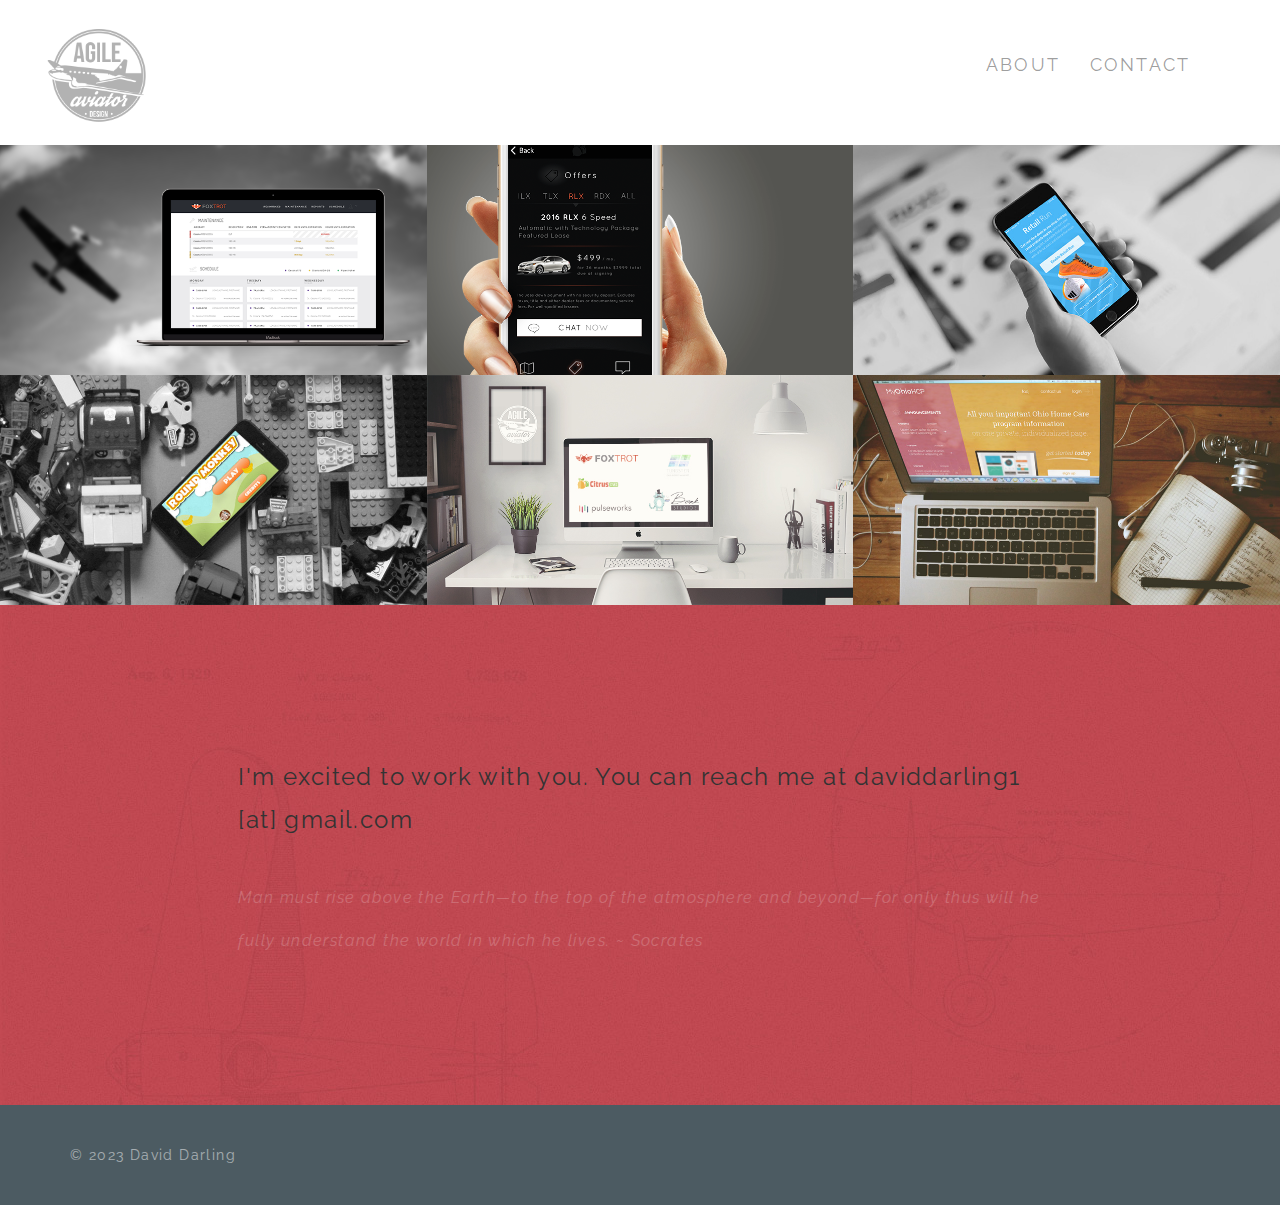
==== commit 21d7a6f9: "Misc updates" ====
--- a/index.html
+++ b/index.html
@@ -98,8 +98,8 @@
 <a class="thumbnail portfolio-item" href="#" data-image-id="" data-toggle="modal" data-title="Mobile Game Design" data-caption="Mobile Casual Game Design & Development" data-image="images/portfolio/full/4.jpg" data-target="#image-gallery"><img src="images/portfolio/thumbs/4.jpg" class="img-responsive">
 <div class="portfolio-caption">
 <div class="portfolio-caption-content">
-<div class="category">Game Design</div>
-<div class="description">game designed & developed...</div>
+<div class="category">UI / UX</div>
+<div class="description">Disney+ (conseptual)</div>
     </div>
     </div>
 </a>
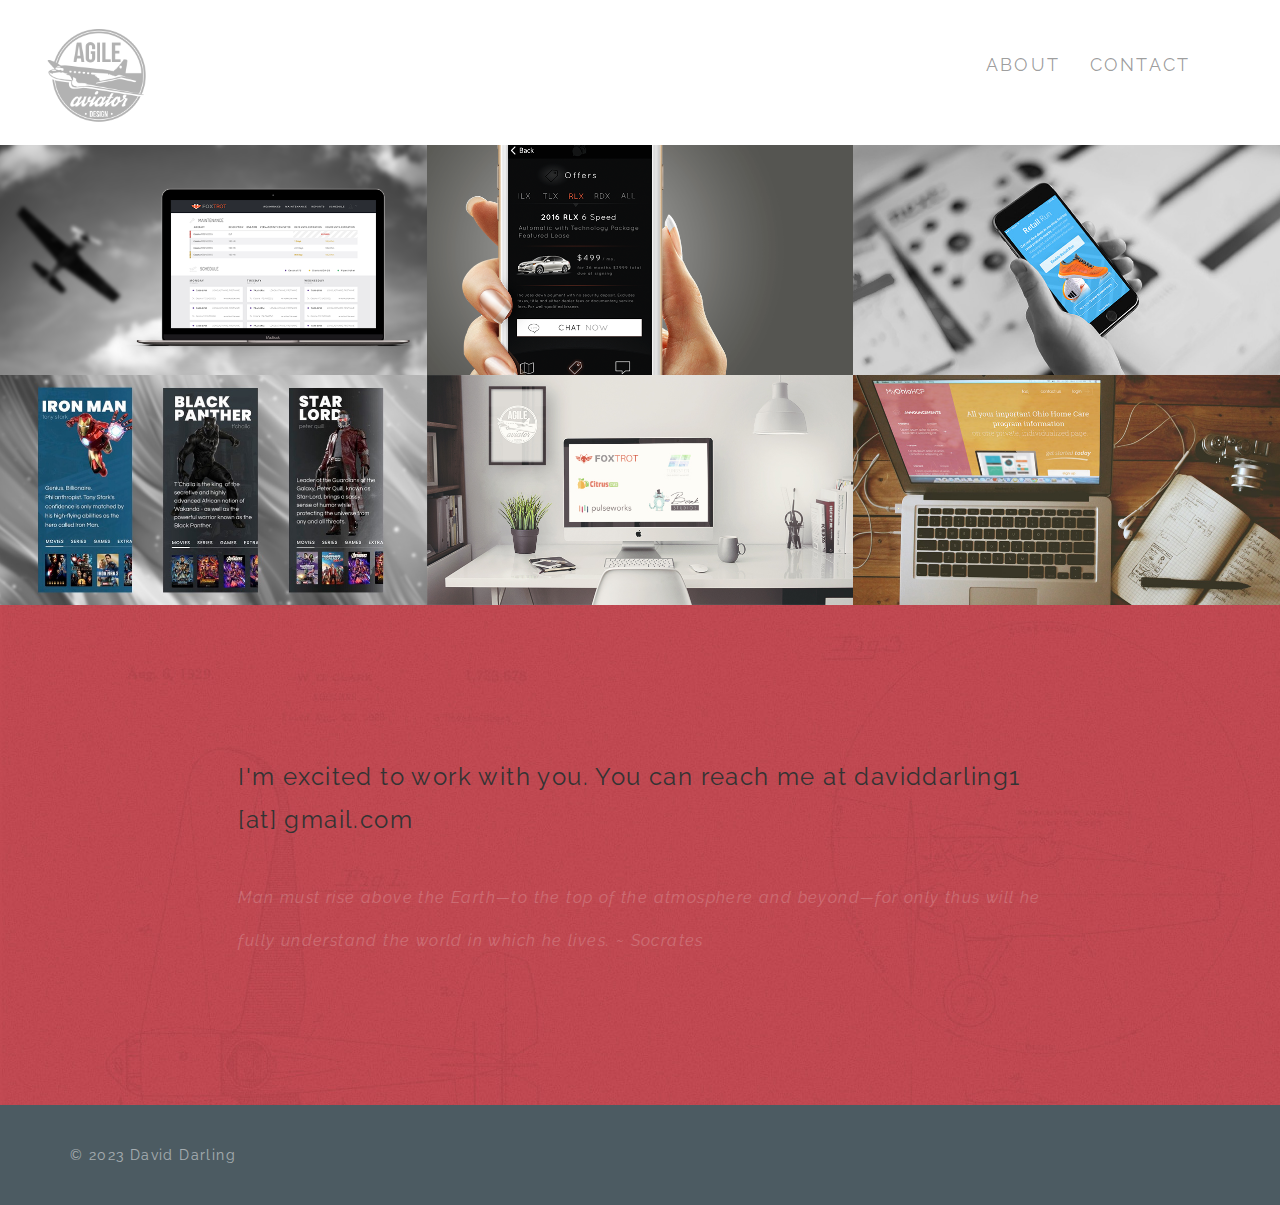
==== commit 376244fe: "updates" ====
--- a/index.html
+++ b/index.html
@@ -95,11 +95,11 @@
              
              
  <div class="col-md-4 col-sm-6">
-<a class="thumbnail portfolio-item" href="#" data-image-id="" data-toggle="modal" data-title="Mobile Game Design" data-caption="Mobile Casual Game Design & Development" data-image="images/portfolio/full/4.jpg" data-target="#image-gallery"><img src="images/portfolio/thumbs/4.jpg" class="img-responsive">
+<a class="thumbnail portfolio-item" href="#" data-image-id="" data-toggle="modal" data-title="App UI Design" data-caption="UI Design and Prototyping" data-image="images/portfolio/full/4.jpg" data-target="#image-gallery"><img src="images/portfolio/thumbs/4.jpg" class="img-responsive">
 <div class="portfolio-caption">
 <div class="portfolio-caption-content">
 <div class="category">UI / UX</div>
-<div class="description">Disney+ (conseptual)</div>
+<div class="description">Disney+ (Conceptual)</div>
     </div>
     </div>
 </a>
